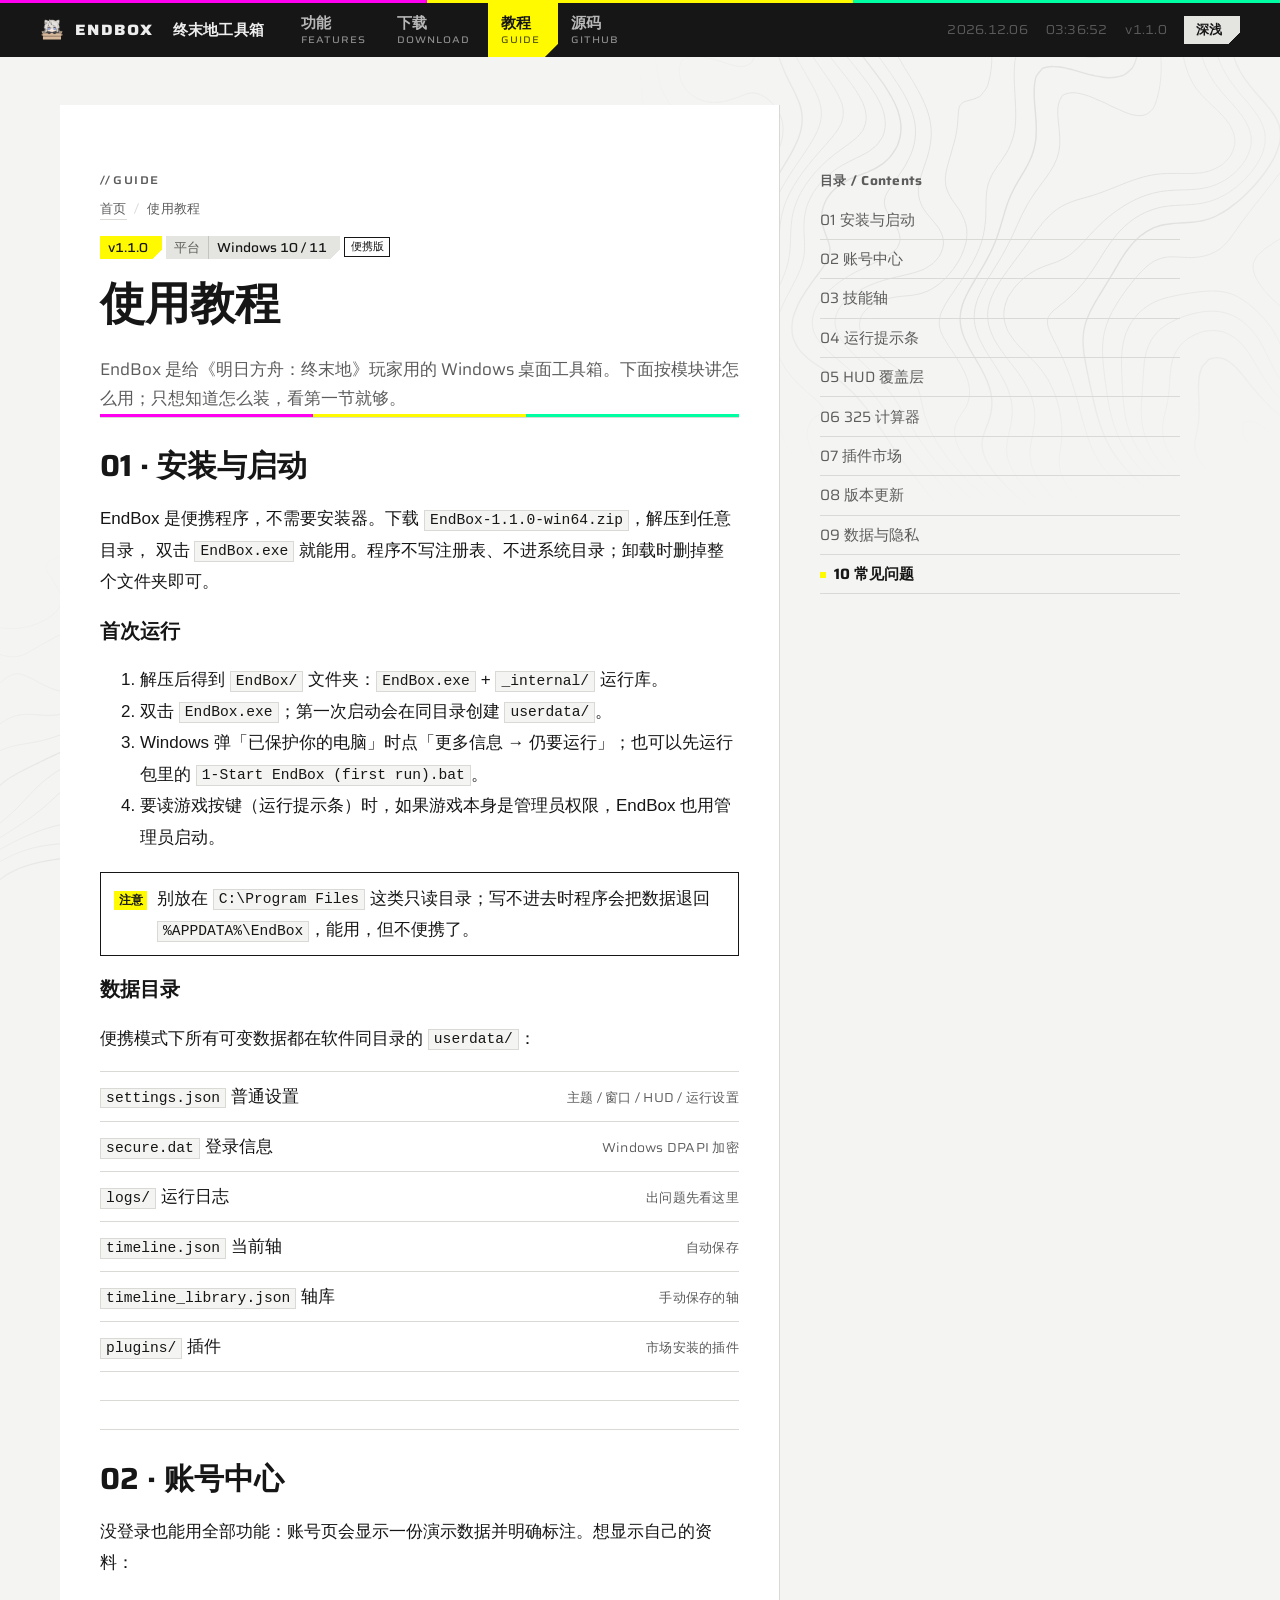
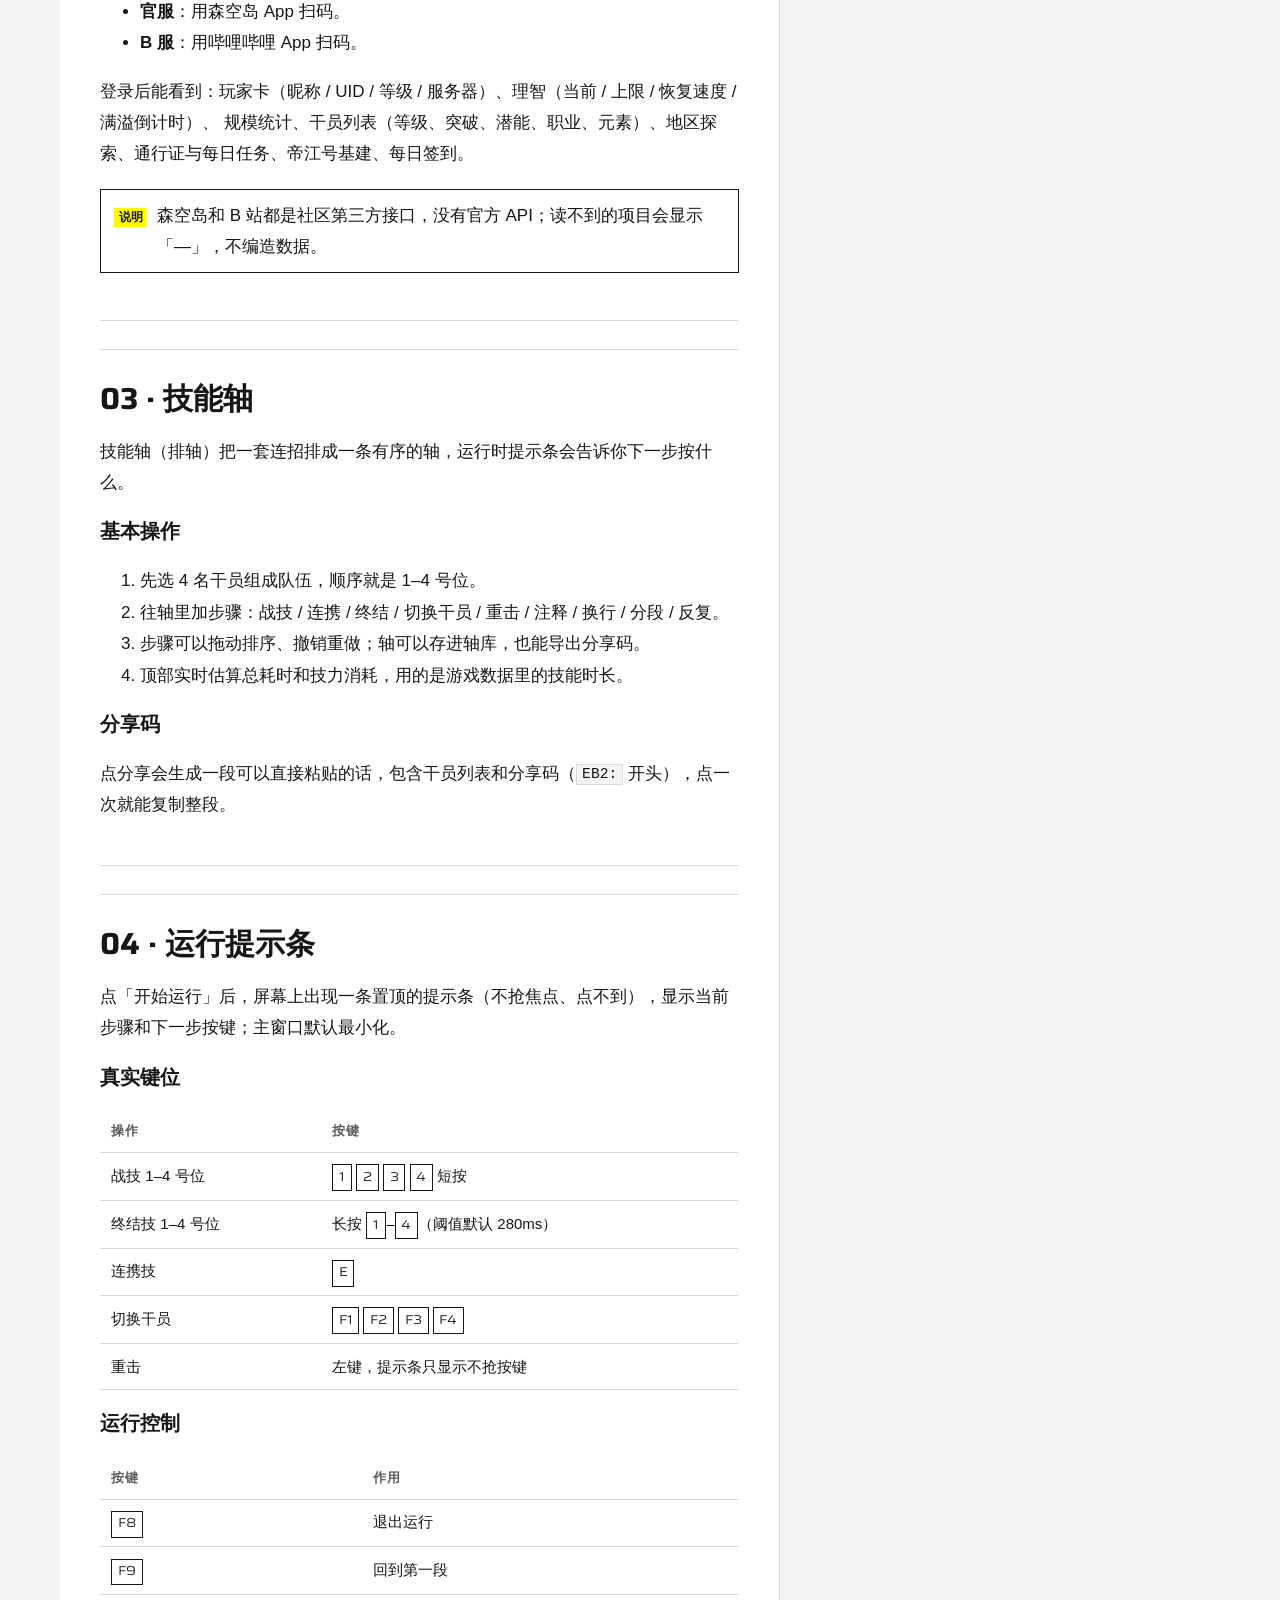
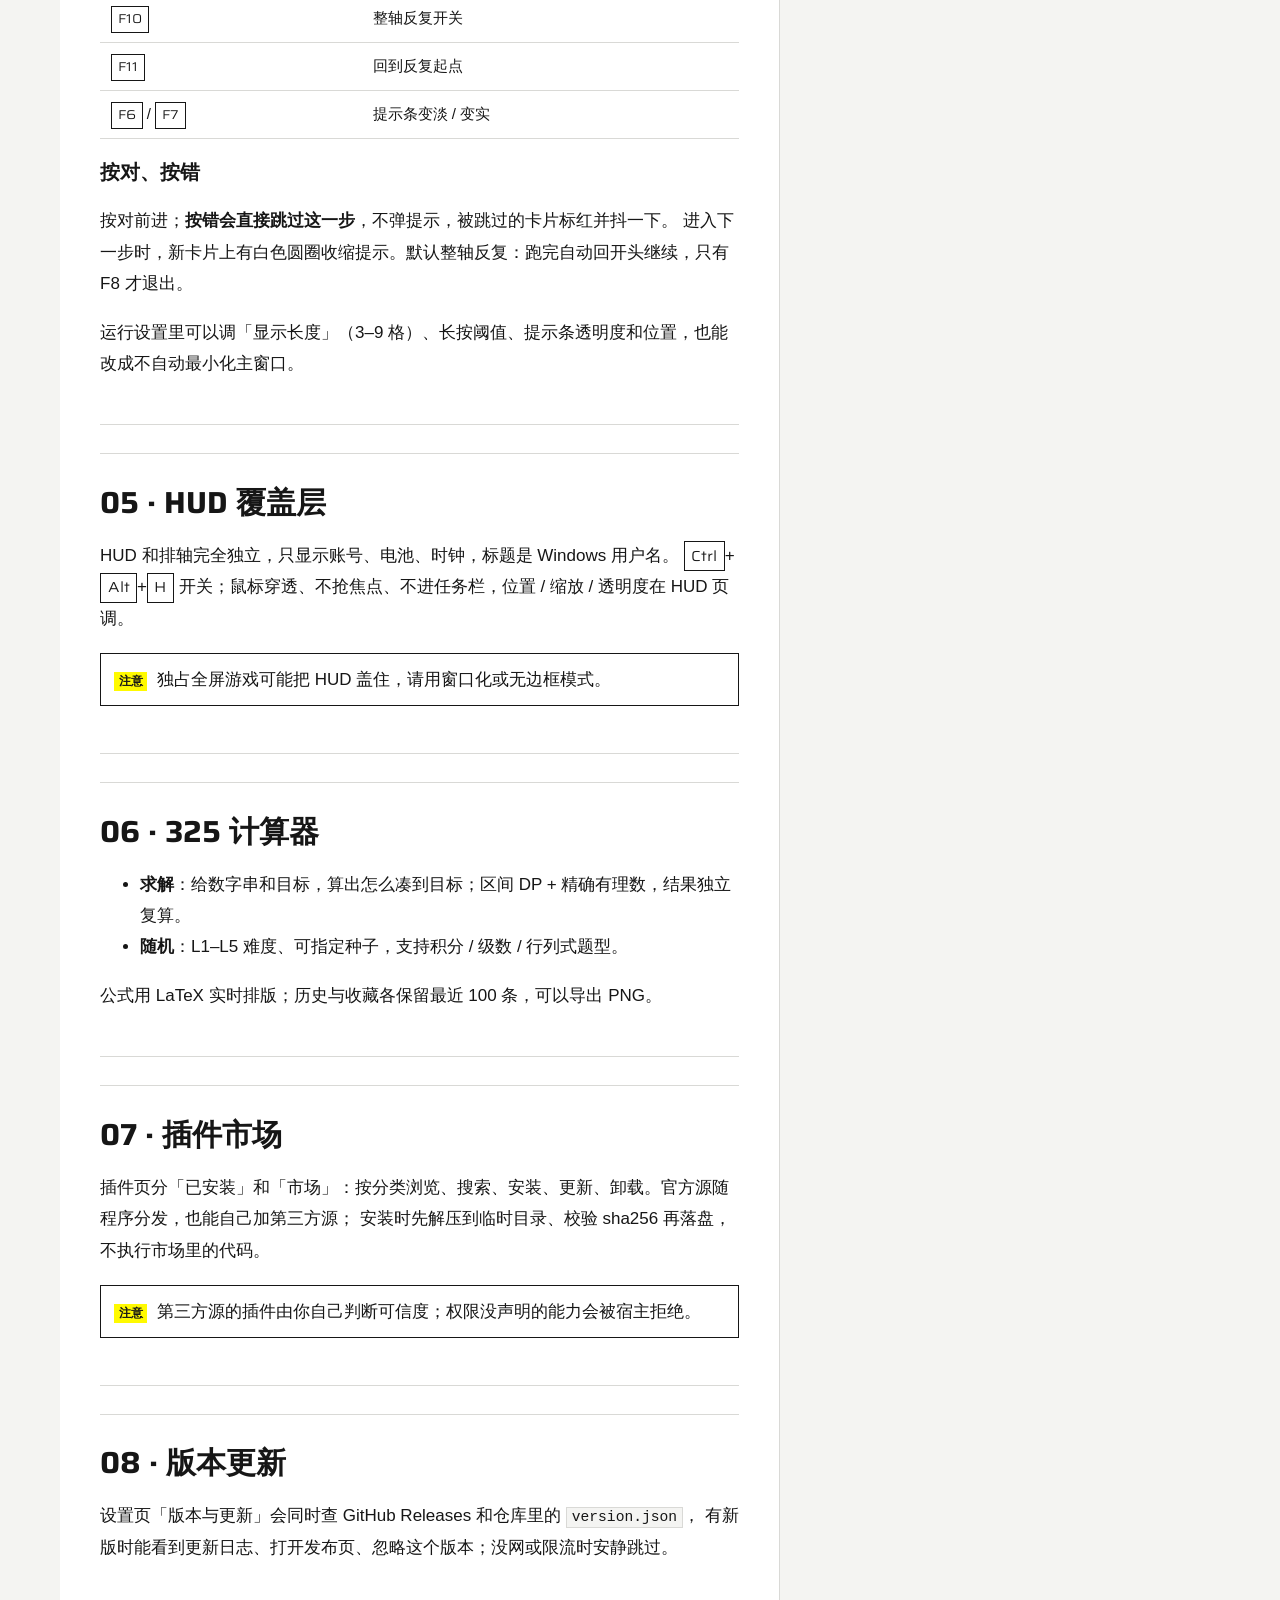
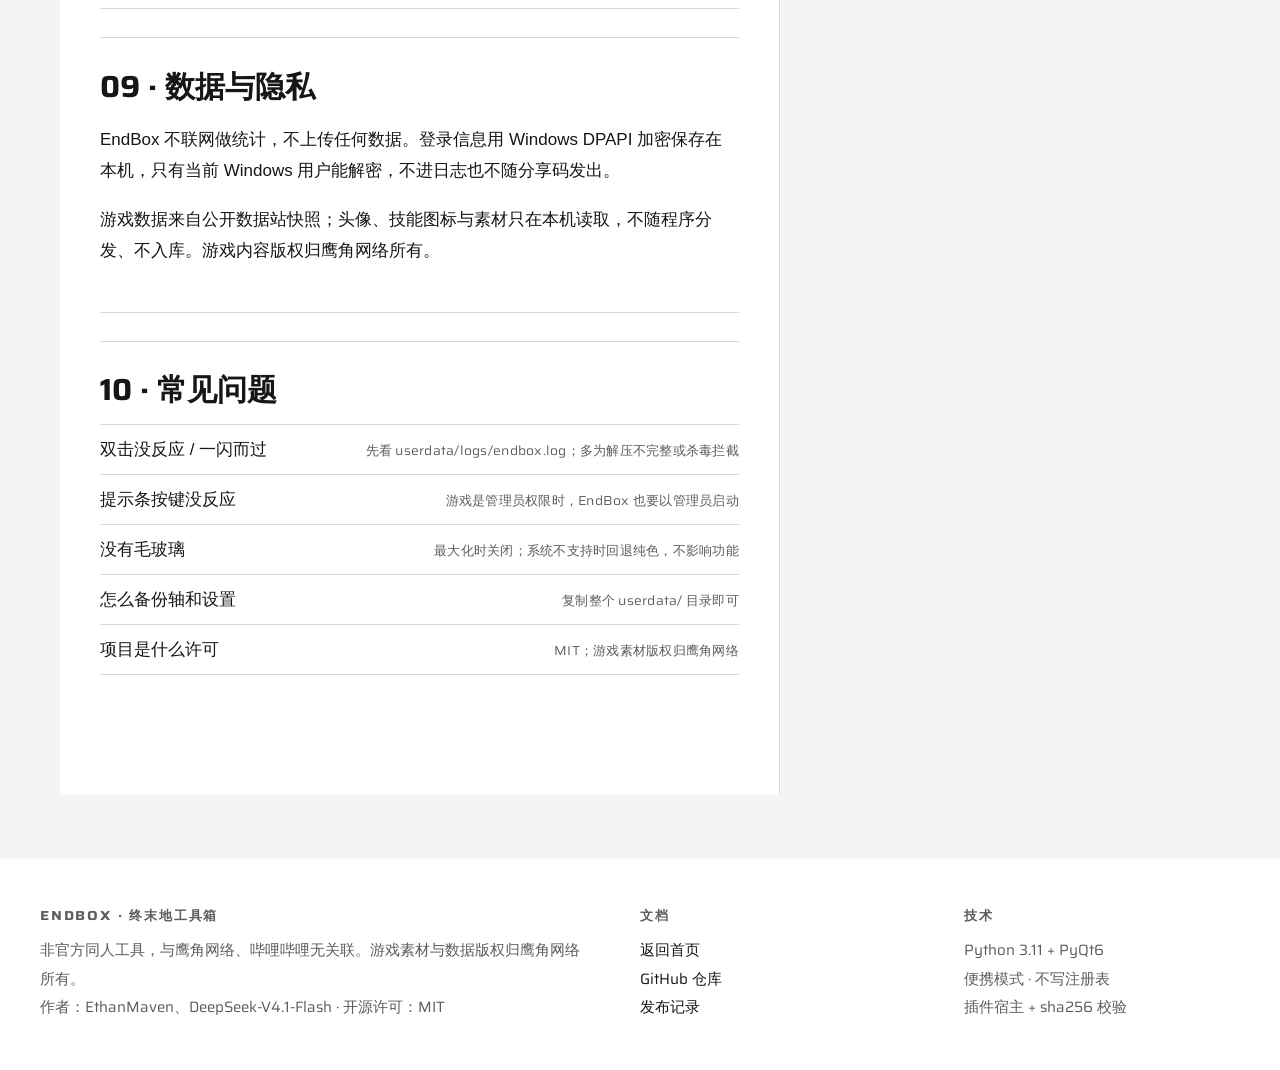
==== guide.html @ 20b2fcff "EndBox 官网：首页 + 使用教程（终末地风格静态站）" ====
<!doctype html>
<html
  lang="zh-CN"
  data-ef-accent="yellow"
  data-ef-paper="neutral"
  data-ef-cut="standard"
  data-ef-ground="contours"
  data-ef-density="standard"
  data-ef-motion="full"
>
  <head>
    <meta charset="utf-8" />
    <meta name="viewport" content="width=device-width, initial-scale=1" />
    <title>使用教程 · EndBox 终末地工具箱</title>
    <meta
      name="description"
      content="EndBox 使用教程：安装、账号中心、技能轴、运行提示条、HUD、325 计算器、插件市场、版本更新与常见问题。"
    />
    <link rel="icon" href="assets/img/endbox.png" />
    <script>
      try {
        const t = localStorage.getItem('theme');
        if (t) document.documentElement.dataset.theme = t;
      } catch {}
    </script>
    <script src="assets/variant.js"></script>
    <link rel="stylesheet" href="assets/endfield.css" />
    <link rel="stylesheet" href="assets/site.css" />
  </head>
  <body class="ef ef-contours">
    <div class="scroll-progress" aria-hidden="true"><i></i></div>
    <div class="ef-tri" aria-hidden="true"><i></i><i></i><i></i></div>

    <header class="ef-cmdbar">
      <a class="brand" href="index.html">
        <img src="assets/img/endbox.png" alt="" aria-hidden="true" />
        ENDBOX<span class="zh">终末地工具箱</span>
      </a>
      <nav aria-label="页面导航">
        <a href="index.html#features">功能<small>Features</small></a>
        <a href="index.html#download">下载<small>Download</small></a>
        <a href="guide.html" aria-current="page">教程<small>Guide</small></a>
        <a href="https://github.com/comreade-123/EndBox" rel="noopener">源码<small>GitHub</small></a>
      </nav>
      <div class="util">
        <span class="ef-field" data-clock-date>2026.11.15</span>
        <span class="ef-field" data-clock>--:--:--</span>
        <span class="ef-field" data-release-version>v1.1.0</span>
        <button class="ef-btn small" type="button" data-theme-toggle>深浅</button>
      </div>
    </header>

    <div class="guide">
      <div class="ef-spread">
        <article class="ef-sheet">
          <p class="ef-eyebrow slash">Guide</p>
          <p class="ef-crumb ef-field"><a href="index.html">首页</a><span>使用教程</span></p>
          <p class="ids">
            <span class="ef-tag is-current" data-release-version>v1.1.0</span>
            <span class="ef-kv"><span>平台</span><span>Windows 10 / 11</span></span>
            <span class="ef-state">便携版</span>
          </p>
          <h1 style="margin: 0.6rem 0 0.75rem; font-size: clamp(1.8rem, 4vw, 2.8rem)">使用教程</h1>
          <p class="ef-lede">
            EndBox 是给《明日方舟：终末地》玩家用的 Windows 桌面工具箱。下面按模块讲怎么用；只想知道怎么装，看第一节就够。
          </p>
          <div class="ef-tri" aria-hidden="true"><i></i><i></i><i></i></div>

          <div class="ef-prose" id="content">
            <section id="install">
              <h2>01 · 安装与启动</h2>
              <p>
                EndBox 是便携程序，不需要安装器。下载 <code>EndBox-1.1.0-win64.zip</code>，解压到任意目录，
                双击 <code>EndBox.exe</code> 就能用。程序不写注册表、不进系统目录；卸载时删掉整个文件夹即可。
              </p>
              <h3>首次运行</h3>
              <ol>
                <li>解压后得到 <code>EndBox/</code> 文件夹：<code>EndBox.exe</code> + <code>_internal/</code> 运行库。</li>
                <li>双击 <code>EndBox.exe</code>；第一次启动会在同目录创建 <code>userdata/</code>。</li>
                <li>Windows 弹「已保护你的电脑」时点「更多信息 → 仍要运行」；也可以先运行包里的 <code>1-Start EndBox (first run).bat</code>。</li>
                <li>要读游戏按键（运行提示条）时，如果游戏本身是管理员权限，EndBox 也用管理员启动。</li>
              </ol>
              <p class="ef-notice" data-flag="注意">
                <span>别放在 <code>C:\Program Files</code> 这类只读目录；写不进去时程序会把数据退回 <code>%APPDATA%\EndBox</code>，能用，但不便携了。</span>
              </p>
              <h3>数据目录</h3>
              <p>便携模式下所有可变数据都在软件同目录的 <code>userdata/</code>：</p>
              <ul class="ef-ledger">
                <li><span><code>settings.json</code> 普通设置</span><span class="ef-field">主题 / 窗口 / HUD / 运行设置</span></li>
                <li><span><code>secure.dat</code> 登录信息</span><span class="ef-field">Windows DPAPI 加密</span></li>
                <li><span><code>logs/</code> 运行日志</span><span class="ef-field">出问题先看这里</span></li>
                <li><span><code>timeline.json</code> 当前轴</span><span class="ef-field">自动保存</span></li>
                <li><span><code>timeline_library.json</code> 轴库</span><span class="ef-field">手动保存的轴</span></li>
                <li><span><code>plugins/</code> 插件</span><span class="ef-field">市场安装的插件</span></li>
              </ul>
            </section>

            <section id="account">
              <h2>02 · 账号中心</h2>
              <p>没登录也能用全部功能：账号页会显示一份演示数据并明确标注。想显示自己的资料：</p>
              <ul>
                <li><strong>官服</strong>：用森空岛 App 扫码。</li>
                <li><strong>B 服</strong>：用哔哩哔哩 App 扫码。</li>
              </ul>
              <p>
                登录后能看到：玩家卡（昵称 / UID / 等级 / 服务器）、理智（当前 / 上限 / 恢复速度 / 满溢倒计时）、
                规模统计、干员列表（等级、突破、潜能、职业、元素）、地区探索、通行证与每日任务、帝江号基建、每日签到。
              </p>
              <p class="ef-notice" data-flag="说明">
                <span>森空岛和 B 站都是社区第三方接口，没有官方 API；读不到的项目会显示「—」，不编造数据。</span>
              </p>
            </section>

            <section id="timeline">
              <h2>03 · 技能轴</h2>
              <p>技能轴（排轴）把一套连招排成一条有序的轴，运行时提示条会告诉你下一步按什么。</p>
              <h3>基本操作</h3>
              <ol>
                <li>先选 4 名干员组成队伍，顺序就是 1–4 号位。</li>
                <li>往轴里加步骤：战技 / 连携 / 终结 / 切换干员 / 重击 / 注释 / 换行 / 分段 / 反复。</li>
                <li>步骤可以拖动排序、撤销重做；轴可以存进轴库，也能导出分享码。</li>
                <li>顶部实时估算总耗时和技力消耗，用的是游戏数据里的技能时长。</li>
              </ol>
              <h3>分享码</h3>
              <p>点分享会生成一段可以直接粘贴的话，包含干员列表和分享码（<code>EB2:</code> 开头），点一次就能复制整段。</p>
            </section>

            <section id="runbar">
              <h2>04 · 运行提示条</h2>
              <p>点「开始运行」后，屏幕上出现一条置顶的提示条（不抢焦点、点不到），显示当前步骤和下一步按键；主窗口默认最小化。</p>
              <h3>真实键位</h3>
              <table>
                <thead><tr><th>操作</th><th>按键</th></tr></thead>
                <tbody>
                  <tr><td>战技 1–4 号位</td><td><kbd>1</kbd> <kbd>2</kbd> <kbd>3</kbd> <kbd>4</kbd> 短按</td></tr>
                  <tr><td>终结技 1–4 号位</td><td>长按 <kbd>1</kbd>–<kbd>4</kbd>（阈值默认 280ms）</td></tr>
                  <tr><td>连携技</td><td><kbd>E</kbd></td></tr>
                  <tr><td>切换干员</td><td><kbd>F1</kbd> <kbd>F2</kbd> <kbd>F3</kbd> <kbd>F4</kbd></td></tr>
                  <tr><td>重击</td><td>左键，提示条只显示不抢按键</td></tr>
                </tbody>
              </table>
              <h3>运行控制</h3>
              <table>
                <thead><tr><th>按键</th><th>作用</th></tr></thead>
                <tbody>
                  <tr><td><kbd>F8</kbd></td><td>退出运行</td></tr>
                  <tr><td><kbd>F9</kbd></td><td>回到第一段</td></tr>
                  <tr><td><kbd>F10</kbd></td><td>整轴反复开关</td></tr>
                  <tr><td><kbd>F11</kbd></td><td>回到反复起点</td></tr>
                  <tr><td><kbd>F6</kbd> / <kbd>F7</kbd></td><td>提示条变淡 / 变实</td></tr>
                </tbody>
              </table>
              <h3>按对、按错</h3>
              <p>
                按对前进；<strong>按错会直接跳过这一步</strong>，不弹提示，被跳过的卡片标红并抖一下。
                进入下一步时，新卡片上有白色圆圈收缩提示。默认整轴反复：跑完自动回开头继续，只有 F8 才退出。
              </p>
              <p>运行设置里可以调「显示长度」（3–9 格）、长按阈值、提示条透明度和位置，也能改成不自动最小化主窗口。</p>
            </section>

            <section id="hud">
              <h2>05 · HUD 覆盖层</h2>
              <p>
                HUD 和排轴完全独立，只显示账号、电池、时钟，标题是 Windows 用户名。
                <kbd>Ctrl</kbd>+<kbd>Alt</kbd>+<kbd>H</kbd> 开关；鼠标穿透、不抢焦点、不进任务栏，位置 / 缩放 / 透明度在 HUD 页调。
              </p>
              <p class="ef-notice" data-flag="注意"><span>独占全屏游戏可能把 HUD 盖住，请用窗口化或无边框模式。</span></p>
            </section>

            <section id="calc">
              <h2>06 · 325 计算器</h2>
              <ul>
                <li><strong>求解</strong>：给数字串和目标，算出怎么凑到目标；区间 DP + 精确有理数，结果独立复算。</li>
                <li><strong>随机</strong>：L1–L5 难度、可指定种子，支持积分 / 级数 / 行列式题型。</li>
              </ul>
              <p>公式用 LaTeX 实时排版；历史与收藏各保留最近 100 条，可以导出 PNG。</p>
            </section>

            <section id="plugins">
              <h2>07 · 插件市场</h2>
              <p>
                插件页分「已安装」和「市场」：按分类浏览、搜索、安装、更新、卸载。官方源随程序分发，也能自己加第三方源；
                安装时先解压到临时目录、校验 sha256 再落盘，不执行市场里的代码。
              </p>
              <p class="ef-notice" data-flag="注意"><span>第三方源的插件由你自己判断可信度；权限没声明的能力会被宿主拒绝。</span></p>
            </section>

            <section id="update">
              <h2>08 · 版本更新</h2>
              <p>
                设置页「版本与更新」会同时查 GitHub Releases 和仓库里的 <code>version.json</code>，
                有新版时能看到更新日志、打开发布页、忽略这个版本；没网或限流时安静跳过。
              </p>
            </section>

            <section id="data">
              <h2>09 · 数据与隐私</h2>
              <p>
                EndBox 不联网做统计，不上传任何数据。登录信息用 Windows DPAPI 加密保存在本机，只有当前 Windows 用户能解密，不进日志也不随分享码发出。
              </p>
              <p>游戏数据来自公开数据站快照；头像、技能图标与素材只在本机读取，不随程序分发、不入库。游戏内容版权归鹰角网络所有。</p>
            </section>

            <section id="faq">
              <h2>10 · 常见问题</h2>
              <ul class="ef-ledger">
                <li><span>双击没反应 / 一闪而过</span><span class="ef-field">先看 userdata/logs/endbox.log；多为解压不完整或杀毒拦截</span></li>
                <li><span>提示条按键没反应</span><span class="ef-field">游戏是管理员权限时，EndBox 也要以管理员启动</span></li>
                <li><span>没有毛玻璃</span><span class="ef-field">最大化时关闭；系统不支持时回退纯色，不影响功能</span></li>
                <li><span>怎么备份轴和设置</span><span class="ef-field">复制整个 userdata/ 目录即可</span></li>
                <li><span>项目是什么许可</span><span class="ef-field">MIT；游戏素材版权归鹰角网络</span></li>
              </ul>
            </section>
          </div>
        </article>

        <aside class="ef-margin" aria-label="目录">
          <div class="toc">
            <h2 class="ef-field">目录 / Contents</h2>
            <ol>
              <li><a href="#install">01 安装与启动</a></li>
              <li><a href="#account">02 账号中心</a></li>
              <li><a href="#timeline">03 技能轴</a></li>
              <li><a href="#runbar">04 运行提示条</a></li>
              <li><a href="#hud">05 HUD 覆盖层</a></li>
              <li><a href="#calc">06 325 计算器</a></li>
              <li><a href="#plugins">07 插件市场</a></li>
              <li><a href="#update">08 版本更新</a></li>
              <li><a href="#data">09 数据与隐私</a></li>
              <li><a href="#faq">10 常见问题</a></li>
            </ol>
          </div>
        </aside>
      </div>
    </div>

    <footer class="site">
      <div>
        <h2>EndBox · 终末地工具箱</h2>
        <p>非官方同人工具，与鹰角网络、哔哩哔哩无关联。游戏素材与数据版权归鹰角网络所有。</p>
        <p>作者：EthanMaven、DeepSeek-V4.1-Flash · 开源许可：MIT</p>
      </div>
      <div>
        <h2>文档</h2>
        <ul>
          <li><a href="index.html">返回首页</a></li>
          <li><a href="https://github.com/comreade-123/EndBox" rel="noopener">GitHub 仓库</a></li>
          <li><a href="https://github.com/comreade-123/EndBox/releases" rel="noopener">发布记录</a></li>
        </ul>
      </div>
      <div>
        <h2>技术</h2>
        <ul>
          <li>Python 3.11 + PyQt6</li>
          <li>便携模式 · 不写注册表</li>
          <li>插件宿主 + sha256 校验</li>
        </ul>
      </div>
    </footer>

    <script type="module">
      import { wireTheme, wireReadouts } from './assets/fx.js';
      import { wireRelease } from './assets/release.js';
      import { wireSiteFx } from './assets/site-fx.js';
      wireTheme();
      wireReadouts(document);
      wireRelease();
      wireSiteFx();

      const links = [...document.querySelectorAll('.guide .toc a[href^="#"]')];
      const sections = links
        .map((a) => document.querySelector(a.getAttribute('href')))
        .filter(Boolean);
      const setCurrent = (id) => {
        links.forEach((a) => {
          if (a.getAttribute('href') === '#' + id) a.setAttribute('aria-current', 'true');
          else a.removeAttribute('aria-current');
        });
      };
      const io = new IntersectionObserver(
        (entries) => {
          const visible = entries
            .filter((e) => e.isIntersecting)
            .sort((a, b) => a.boundingClientRect.top - b.boundingClientRect.top)[0];
          if (visible) setCurrent(visible.target.id);
        },
        { rootMargin: '-20% 0px -70% 0px', threshold: 0 }
      );
      sections.forEach((s) => io.observe(s));
    </script>
  </body>
</html>
---- assets/endfield.css ----
/* ==========================================================================
   endfield.css: an "Endfield-flavoured" interface kit
   --------------------------------------------------------------------------
   Framework-free. Every class starts with ef- so it can sit beside anything.
   Light by default; dark with <html data-theme="dark">, or follows the system
   when <html> has no data-theme at all.

   Read ../SKILL.md first. In short:
     - paper, ink and one yellow; yellow means "here" or "you can act on this"
     - cut corners on whatever can be pressed; hairlines, not boxes
     - real fields (numbers, dates, counts) in the wide face, tabular figures
     - motion is short, hard and mechanical, and switches off under
       prefers-reduced-motion

   Fonts are not loaded here. Self-host them (see references/tokens.md):
     a wide geometric sans for Latin and figures (Saira, variable width and
     weight) and a heavy-capable Chinese sans (Noto Sans SC / 思源黑体).
   ========================================================================== */

/* ---------- 1. tokens ---------- */

:root {
  --ef-paper: #f4f4f2; /* the page */
  --ef-panel: #ffffff; /* sheets, plates, inputs */
  --ef-ink: #161616; /* text and every line that matters */
  --ef-ink-2: #5c5c5c; /* secondary text, field labels */
  --ef-rule: #d9d9d6; /* 1px hairlines */
  --ef-chip: #e4e4e0; /* quiet fills: chips, idle buttons */
  --ef-signal: #fffa00; /* THE yellow: "here" / "act on this" / "look at this" */
  --ef-on-signal: #161616; /* text on yellow, in both themes */
  --ef-trace: var(--ef-ink); /* a line that means "here": ink by day, yellow by night */
  --ef-tag-bg: var(--ef-ink); /* number tags */
  --ef-tag-fg: var(--ef-panel);
  --ef-danger: #b3261e; /* deleting things. Nothing else. */
  --ef-tri-a: #ff00f0; /* the three-colour strip: magenta, yellow, mint */
  --ef-tri-b: var(--ef-signal);
  --ef-tri-c: #00ffa2;
  --ef-mark: color-mix(in srgb, var(--ef-signal) 55%, transparent); /* highlighter */
  --ef-contour: color-mix(in srgb, var(--ef-ink) 9%, transparent);
  --ef-hatch: repeating-linear-gradient(-45deg, transparent 0 5px, color-mix(in srgb, var(--ef-ink) 22%, transparent) 5px 6.5px);

  /* type. Endfield pairs a wide, geometric Latin face (labels, figures, often
     upper case) with a plain Chinese sans in several weights. Saira stands in
     for the Latin side: its width axis goes up to 125%. */
  --ef-font-ui: 'Saira Variable', 'Saira', 'Noto Sans SC Variable', 'Noto Sans SC', sans-serif;
  /* what people read: the same Chinese sans, lighter and with more leading */
  --ef-font-text: 'Noto Sans SC Variable', 'Noto Sans SC', sans-serif;
  /* code only */
  --ef-font-mono: ui-monospace, 'SFMono-Regular', 'Cascadia Code', Consolas, monospace;
  /* how wide the Latin face is set: fields a little wide, labels and the
     wordmark fully wide, like the official site's wide capitals */
  --ef-wide: 112%;
  --ef-wider: 125%;

  --ef-t-h1: 2.5rem;
  --ef-t-title: 1.875rem;
  --ef-t-h2: 1.375rem;
  --ef-t-body: 1.0625rem;
  --ef-t-ui: 0.9375rem;
  --ef-t-field: 0.8125rem;

  --ef-measure: 40rem; /* a reading line, about 38 Chinese characters */
  --ef-pad: clamp(1rem, 4vw, 2.5rem);
  --ef-cut-k: 1; /* every corner cut scales with this (variant: tight 0.6, wide 1.6) */
  --ef-cut: calc(7px * var(--ef-cut-k)); /* the corner cut off small entrances */

  --ef-ease: cubic-bezier(0.2, 0.7, 0.1, 1);
  --ef-snap: cubic-bezier(0.16, 1, 0.3, 1); /* arrives fast, settles */
  --ef-mech: cubic-bezier(0.7, 0, 0.2, 1); /* starts slow, closes hard, like a shutter */

  color-scheme: light;
}

:root[data-theme='dark'] {
  --ef-paper: #191919;
  --ef-panel: #222222;
  --ef-ink: #ededed;
  --ef-ink-2: #a3a3a3;
  --ef-rule: #353535;
  --ef-chip: #2e2e2e;
  --ef-trace: var(--ef-signal);
  --ef-tag-bg: #3a3a3a;
  --ef-tag-fg: var(--ef-ink);
  --ef-danger: #ff8a7a;
  --ef-mark: color-mix(in srgb, var(--ef-signal) 22%, transparent);
  color-scheme: dark;
}

@media (prefers-color-scheme: dark) {
  :root:not([data-theme]) {
    --ef-paper: #191919;
    --ef-panel: #222222;
    --ef-ink: #ededed;
    --ef-ink-2: #a3a3a3;
    --ef-rule: #353535;
    --ef-chip: #2e2e2e;
    --ef-trace: var(--ef-signal);
    --ef-tag-bg: #3a3a3a;
    --ef-tag-fg: var(--ef-ink);
    --ef-danger: #ff8a7a;
    --ef-mark: color-mix(in srgb, var(--ef-signal) 22%, transparent);
    color-scheme: dark;
  }
}

/* ---------- 2. base ---------- */

.ef,
.ef *,
.ef *::before,
.ef *::after {
  box-sizing: border-box;
}

.ef {
  margin: 0;
  min-height: 100dvh;
  background: var(--ef-paper);
  color: var(--ef-ink);
  font-family: var(--ef-font-ui);
  font-size: var(--ef-t-ui);
  line-height: 1.6;
  -webkit-font-smoothing: antialiased;
  overflow-x: clip;
}

.ef a {
  color: inherit;
  text-decoration: none;
}

.ef :is(a, button, summary, label[for]) {
  cursor: pointer;
}

.ef ::selection {
  background: var(--ef-signal);
  color: var(--ef-on-signal);
}

.ef :focus-visible {
  outline: 2px solid currentColor;
  outline-offset: 2px;
}

.ef :is(h1, h2, h3, h4) {
  line-height: 1.35;
  text-wrap: balance;
}

/* Reading text: plain sans, regular weight, generous leading. */
.ef-read {
  font-family: var(--ef-font-text);
  font-weight: 400;
}

/* Two faint patches of open, flowing contour lines: upper right, lower left.
   Put .ef-contours on <body> and keep the two SVGs next to this file. */
.ef-contours::before {
  content: '';
  position: fixed;
  inset: 0;
  z-index: -1;
  pointer-events: none;
  background: var(--ef-contour);
  -webkit-mask:
    url('./contours/contour-a.svg') right -9rem top -7rem / 52rem auto no-repeat,
    url('./contours/contour-b.svg') left -6rem bottom -14rem / 40rem auto no-repeat;
  mask:
    url('./contours/contour-a.svg') right -9rem top -7rem / 52rem auto no-repeat,
    url('./contours/contour-b.svg') left -6rem bottom -14rem / 40rem auto no-repeat;
}

@media (max-width: 719px) {
  .ef-contours::before {
    -webkit-mask: url('./contours/contour-a.svg') right -12rem top -4rem / 34rem auto no-repeat;
    mask: url('./contours/contour-a.svg') right -12rem top -4rem / 34rem auto no-repeat;
  }
}

/* ---------- 3. marks that carry meaning ---------- */

/* The three-colour strip: the top edge of a page, or under an article title. Nowhere else. */
.ef-tri {
  display: grid;
  grid-template-columns: repeat(3, 1fr);
  height: 3px;
}
.ef-tri > i:nth-child(1) {
  background: var(--ef-tri-a);
}
.ef-tri > i:nth-child(2) {
  background: var(--ef-tri-b);
}
.ef-tri > i:nth-child(3) {
  background: var(--ef-tri-c);
}

/* A field of a record: number, date, count, path. Wide, geometric, tabular. */
.ef-field {
  font-family: var(--ef-font-ui);
  font-size: var(--ef-t-field);
  font-stretch: var(--ef-wide);
  line-height: 1.5;
  letter-spacing: 0.02em;
  color: var(--ef-ink-2);
  font-variant-numeric: tabular-nums;
}

/* A small, wide, upper-case label above or beside a heading: "// OVERVIEW".
   Add .slash for the double-slash prefix the game puts on titles. */
.ef-eyebrow {
  font-family: var(--ef-font-ui);
  font-size: 0.7rem;
  font-stretch: var(--ef-wider);
  font-weight: 600;
  letter-spacing: 0.14em;
  line-height: 1.4;
  text-transform: uppercase;
  color: var(--ef-ink-2);
}
.ef-eyebrow.slash::before {
  content: '// ';
  letter-spacing: 0;
}

/* English small and wide above, Chinese heavy below: LORE / 世界观资料. */
.ef-pair {
  display: inline-flex;
  flex-direction: column;
  gap: 0.15rem;
  line-height: 1.15;
}
.ef-pair > :last-child {
  font-weight: 800;
}

/* Fields in a row, divided by hairlines; a wrapped line starts clean. */
.ef-facts {
  display: flex;
  flex-wrap: wrap;
  gap: 0.35rem 0;
  margin: 0;
  padding: 0;
  list-style: none;
  clip-path: inset(-6px -100vw -6px 0);
}
.ef-facts > * {
  margin: 0 calc(0.75rem + 1px) 0 calc(-0.75rem - 1px);
  padding: 0 0.75rem;
  border-left: 1px solid var(--ef-rule);
}

/* Small entrances with one corner cut: number tag, key/value block, chip.
   The cut is painted in the background so the focus ring stays whole. */
.ef-tag,
.ef-kv,
.ef-chip {
  --fill: var(--ef-chip);
  display: inline-flex;
  align-items: center;
  font-family: var(--ef-font-ui);
  font-size: var(--ef-t-field);
  font-stretch: var(--ef-wide);
  font-weight: 500;
  line-height: 1.5;
  white-space: nowrap;
  font-variant-numeric: tabular-nums;
  color: var(--ef-ink);
  background: linear-gradient(-45deg, transparent calc(var(--ef-cut) - 0.5px), var(--fill) var(--ef-cut));
  border: 0;
}

.ef-tag {
  --fill: var(--ef-tag-bg);
  /* the right padding grows with the cut, so the text keeps clear of it */
  padding: 0.1rem calc(0.45rem + var(--ef-cut)) 0.1rem 0.5rem;
  color: var(--ef-tag-fg);
}

.ef-chip {
  gap: 0.35em;
  padding: 0.15rem calc(0.5rem + var(--ef-cut)) 0.15rem 0.55rem;
}

.ef-chip .n {
  color: var(--ef-ink-2);
}

.ef-kv > * {
  padding: 0.1rem 0.5rem;
}
.ef-kv > :first-child {
  color: var(--ef-ink-2);
  border-right: 1px solid color-mix(in srgb, var(--ef-ink) 16%, transparent);
}
.ef-kv > :last-child {
  padding-right: 0.8rem;
}

/* "Here", or "this one is on": the yellow fill. */
.ef-tag.is-current,
a.ef-tag:hover,
a.ef-kv:hover,
a.ef-chip:hover,
button.ef-chip:hover,
.ef-chip[aria-pressed='true'],
.ef-chip.is-active {
  --fill: var(--ef-signal);
  color: var(--ef-on-signal);
}
a.ef-kv:hover > :first-child,
.ef-chip.is-active .n,
.ef-chip[aria-pressed='true'] .n {
  color: var(--ef-on-signal);
}

/* A highlighter stroke under one line that says what this is. */
.ef-marker {
  padding: 0.1em 0.45em;
  background: linear-gradient(var(--ef-signal), var(--ef-signal)) left / 100% 100% no-repeat;
  color: var(--ef-on-signal);
  font-weight: 800;
  -webkit-box-decoration-break: clone;
  box-decoration-break: clone;
}

/* A state: live is solid ink, waiting is dashed, needs-a-look is a yellow block. */
.ef-state {
  display: inline-block;
  padding: 0 0.5em;
  border: 1px solid currentColor;
  font-family: var(--ef-font-ui);
  font-stretch: var(--ef-wide);
  font-size: 0.7rem;
  line-height: 1.6;
  white-space: nowrap;
  vertical-align: 0.15em;
}
.ef-state.is-draft {
  color: var(--ef-ink-2);
  border-style: dashed;
}
.ef-state.is-hidden {
  border-style: dashed;
}
.ef-state.is-alert {
  border-color: var(--ef-signal);
  background: var(--ef-signal);
  color: var(--ef-on-signal);
  font-weight: 700;
}

/* Something needs reading: a yellow flag before the words. Red is not used. */
.ef-notice {
  display: flex;
  align-items: baseline;
  gap: 0.6rem;
  margin: 0;
  padding: 0.6rem 0.8rem;
  border: 1px solid var(--ef-ink);
  background: var(--ef-panel);
}
.ef-notice::before {
  content: attr(data-flag);
  flex: none;
  padding: 0 0.4em;
  background: var(--ef-signal);
  color: var(--ef-on-signal);
  font-size: 0.75rem;
  font-weight: 700;
  line-height: 1.6;
}
.ef-notice:not([data-flag])::before {
  content: '注意';
}
.ef-notice:is([hidden], :empty) {
  display: none;
}

/* ---------- 4. buttons ---------- */

/* A block with one corner cut. Pointing at it drives yellow across from the
   left behind a bright edge. The cut is a mask, so the focus ring sits inside. */
.ef-btn {
  --fill: var(--ef-chip);
  --wipe: var(--ef-signal);
  position: relative;
  isolation: isolate;
  display: inline-flex;
  align-items: center;
  gap: 0.6em;
  padding: 0.55rem 1.5rem 0.55rem 1rem;
  border: 0;
  background: var(--fill);
  -webkit-mask: linear-gradient(-45deg, transparent calc(0.5rem * var(--ef-cut-k)), #000 calc(0.5rem * var(--ef-cut-k) + 0.5px));
  mask: linear-gradient(-45deg, transparent calc(0.5rem * var(--ef-cut-k)), #000 calc(0.5rem * var(--ef-cut-k) + 0.5px));
  color: var(--ef-ink);
  font-family: var(--ef-font-ui);
  font-size: 0.9rem;
  font-weight: 700;
  line-height: 1.4;
  white-space: nowrap;
  cursor: pointer;
  transition:
    color 0.12s 0.06s,
    transform 0.1s;
}
.ef-btn:focus-visible {
  outline-offset: -4px;
}
.ef-btn.go {
  --fill: var(--ef-ink);
  color: var(--ef-panel);
}
.ef-btn.small {
  padding: 0.3rem 1.1rem 0.3rem 0.75rem;
  font-size: 0.8rem;
}
.ef-btn.danger {
  --wipe: var(--ef-danger);
  color: var(--ef-danger);
}
.ef-btn .sub {
  font-weight: 400;
  opacity: 0.75;
}

.ef-btn::before,
.ef-btn::after {
  content: '';
  position: absolute;
  inset: 0;
  z-index: -1;
  transform: translateX(-101%);
  transition: transform 0.28s var(--ef-mech);
}
.ef-btn::before {
  background: var(--wipe);
}
.ef-btn::after {
  z-index: 0;
  background: linear-gradient(var(--ef-on-signal), var(--ef-on-signal)) left / 3px 100% no-repeat;
  opacity: 0;
}
.ef-btn:is(:hover, :focus-visible):not(:disabled),
:is(a, .ef-host):is(:hover, :focus-visible) span.ef-btn {
  color: var(--ef-on-signal);
}
.ef-btn.danger:is(:hover, :focus-visible):not(:disabled) {
  color: var(--ef-panel);
}
.ef-btn:is(:hover, :focus-visible):not(:disabled)::before,
:is(a, .ef-host):is(:hover, :focus-visible) span.ef-btn::before {
  transform: none;
}
.ef-btn:hover:not(:disabled)::after,
:is(a, .ef-host):hover span.ef-btn::after {
  animation: ef-edge 0.3s var(--ef-mech);
}
/* (a <span class="ef-btn"> inside a bigger link wipes when the link is pointed at) */
.ef-btn:active:not(:disabled) {
  transform: translateY(1px) scale(0.985);
}
/* Off: it cannot be pressed now. */
.ef-btn:disabled {
  opacity: 0.5;
  cursor: not-allowed;
}
/* Busy: pressed and still working (saving, sending). Hatched, and it waits. */
.ef-btn[aria-busy='true'] {
  background: var(--ef-hatch), var(--fill);
  cursor: progress;
  pointer-events: none;
}
/* Touch screens have no pointing, so "act on this" shows at rest: the main
   action is yellow, and pressing does the wipe that hovering does elsewhere. */
@media (hover: none) {
  .ef-btn.go {
    --fill: var(--ef-signal);
    --wipe: color-mix(in srgb, var(--ef-signal), #000 12%);
    color: var(--ef-on-signal);
  }
  .ef-btn:active:not(:disabled) {
    color: var(--ef-on-signal);
  }
  .ef-btn.danger:active:not(:disabled) {
    color: var(--ef-panel);
  }
  .ef-btn:active:not(:disabled)::before {
    transform: none;
    transition-duration: 0.1s;
  }
  /* 16px keeps iOS from zooming into a focused field */
  .ef-form :is(input, select, textarea) {
    font-size: 1rem;
  }
}

@keyframes ef-edge {
  0% {
    transform: none;
    opacity: 1;
  }
  90% {
    opacity: 1;
  }
  100% {
    transform: translateX(100%);
    opacity: 0;
  }
}

.ef-actions {
  display: flex;
  flex-wrap: wrap;
  gap: 0.6rem;
  margin: 0;
}

/* ---------- 5. lists ---------- */

/* Records: one row each, columns are real fields (tag, date, name, count).
   Pointing at a row drops a bar down its left edge and steps it in. */
.ef-records {
  margin: 0;
  padding: 0;
  list-style: none;
  border-top: 1px solid var(--ef-rule);
}
.ef-records > li {
  border-bottom: 1px solid var(--ef-rule);
}
.ef-records a.ef-record,
.ef-records .ef-record {
  position: relative;
  display: grid;
  grid-template-columns: auto auto minmax(0, 1fr) auto;
  gap: 0 1rem;
  align-items: baseline;
  padding: 0.7rem 0.6rem;
  transition: background-color 0.15s;
}
.ef-record::before {
  content: '';
  position: absolute;
  inset: 0 auto 0 0;
  width: 4px;
  background: var(--ef-trace);
  transform: scaleY(0);
  transform-origin: top;
  transition: transform 0.2s var(--ef-snap);
}
.ef-record > * {
  transition: transform 0.25s var(--ef-snap);
}
a.ef-record:is(:hover, :focus-visible) {
  background: var(--ef-paper);
}
a.ef-record:is(:hover, :focus-visible)::before {
  transform: none;
}
a.ef-record:is(:hover, :focus-visible) > * {
  transform: translateX(6px);
}
.ef-record .name {
  font-size: var(--ef-t-body);
  line-height: 1.5;
}
@media (max-width: 719px) {
  .ef-records .ef-record {
    grid-template-columns: auto minmax(0, 1fr) auto;
    row-gap: 0.25rem;
  }
  .ef-record .name {
    grid-column: 1 / -1;
    grid-row: 2;
  }
  .ef-record .ef-tag {
    justify-self: start;
  }
  /* the count stays on the first line, at the right */
  .ef-record > .ef-field:last-child {
    grid-column: -2;
    grid-row: 1;
    justify-self: end;
  }
}

/* A column of label / figure pairs, for a margin or a panel. */
.ef-ledger {
  margin: 0;
  padding: 0;
  list-style: none;
  border-top: 1px solid var(--ef-rule);
}
.ef-ledger > li {
  display: flex;
  align-items: baseline;
  justify-content: space-between;
  gap: 1rem;
  padding: 0.55rem 0;
  border-bottom: 1px solid var(--ef-rule);
}
.ef-ledger .warn {
  padding: 0 0.4em;
  background: var(--ef-signal);
  color: var(--ef-on-signal);
  font-weight: 700;
}

/* ---------- 6. the reading page: a white sheet and a margin ---------- */

.ef-spread {
  display: grid;
  grid-template-columns: minmax(0, calc(var(--ef-measure) + var(--ef-pad) * 2)) minmax(0, 1fr);
  min-height: 100%;
}
.ef-sheet {
  min-width: 0;
  padding: clamp(2rem, 5vw, 3.5rem) var(--ef-pad) 4rem;
  background: var(--ef-panel);
  border-right: 1px solid var(--ef-rule);
}
.ef-margin {
  min-width: 0;
  padding: clamp(2rem, 5vw, 3.5rem) var(--ef-pad) 3rem;
}
@media (max-width: 959px) {
  .ef-spread {
    grid-template-columns: minmax(0, 1fr);
  }
  .ef-sheet {
    border-right: 0;
    border-bottom: 1px solid var(--ef-rule);
  }
}

/* A page's name with its count, ruled off in ink. */
.ef-sheet-head {
  display: flex;
  flex-wrap: wrap;
  align-items: baseline;
  justify-content: space-between;
  gap: 0.25rem 1rem;
  padding-bottom: 1.5rem;
  border-bottom: 1px solid var(--ef-ink);
}
.ef-sheet-head h1 {
  margin: 0;
  font-size: var(--ef-t-h1);
  font-weight: 700;
  line-height: 1.25;
}
.ef-sheet-head p {
  margin: 0;
}

.ef-crumb {
  display: flex;
  flex-wrap: wrap;
  gap: 0 0.6em;
  margin: 0 0 0.75rem;
}
.ef-crumb a {
  border-bottom: 1px solid var(--ef-rule);
}
.ef-crumb > * + *::before {
  content: '/';
  margin-right: 0.6em;
  color: var(--ef-rule);
}

.ef-lede {
  max-width: var(--ef-measure);
  margin: 1.25rem 0 0;
  font-size: var(--ef-t-body);
  line-height: 1.75;
  color: var(--ef-ink-2);
}

.ef-group-head {
  display: flex;
  align-items: baseline;
  justify-content: space-between;
  gap: 1rem;
  margin: 2.5rem 0 0;
  padding-bottom: 0.5rem;
  border-bottom: 1px solid var(--ef-ink);
  font-size: var(--ef-t-h2);
  font-weight: 700;
}
.ef-group-head + .ef-records,
.ef-sheet-head + .ef-records {
  border-top: 0;
}

.ef-empty {
  max-width: 30rem;
  margin: 1.5rem 0 0;
  line-height: 1.75;
  color: var(--ef-ink-2);
}

/* Reading prose: plain Chinese sans, regular weight, generous leading; a link is ink over a yellow block
   (a yellow line on dark, where the block would swallow light text). */
.ef-prose {
  max-width: var(--ef-measure);
  font-family: var(--ef-font-text);
  font-size: var(--ef-t-body);
  line-height: 1.85;
}
.ef-prose :is(h2, h3) {
  font-family: var(--ef-font-ui);
}
.ef-prose a {
  text-decoration: underline;
  text-decoration-color: var(--ef-signal);
  text-decoration-thickness: 0.4em;
  text-underline-offset: -0.18em;
  text-decoration-skip-ink: none;
}
:root[data-theme='dark'] .ef-prose a {
  text-decoration-thickness: 1.5px;
  text-underline-offset: 0.25em;
}
@media (prefers-color-scheme: dark) {
  :root:not([data-theme]) .ef-prose a {
    text-decoration-thickness: 1.5px;
    text-underline-offset: 0.25em;
  }
}
.ef-prose strong {
  font-weight: 700;
}
.ef-prose h2 {
  font-size: var(--ef-t-h2);
  font-weight: 700;
  margin: 2.4em 0 0.8em;
  padding-top: 0.9em;
  border-top: 1px solid var(--ef-rule);
}
.ef-prose blockquote {
  margin: 1.2em 0;
  padding-left: 1.2em;
  border-left: 3px solid var(--ef-ink);
  color: var(--ef-ink-2);
}
.ef-prose code {
  font-family: var(--ef-font-mono);
  font-size: 0.86em;
  padding: 0.1em 0.35em;
  border: 1px solid var(--ef-rule);
  background: var(--ef-paper);
}

/* ---------- 7. the showcase voice ---------- */

/* The name, as heavy and wide as the column takes: solid, then hollow. */
.ef-wordmark {
  display: flex;
  flex-direction: column;
  margin: 0;
  font-family: var(--ef-font-ui);
  font-stretch: var(--ef-wider);
  font-weight: 800;
  line-height: 0.84;
  letter-spacing: -0.02em;
  text-transform: uppercase;
}
.ef-wordmark > * {
  line-height: 0.84;
}
.ef-wordmark .solid {
  font-size: var(--ef-wordmark, clamp(3rem, 10vw, 11rem));
}
.ef-wordmark .hollow {
  margin-top: 0.12em;
  font-size: calc(var(--ef-wordmark, clamp(3rem, 10vw, 11rem)) * 0.48);
  color: transparent;
  -webkit-text-stroke: 2px var(--ef-ink);
}

/* A big hollow number that ink pours into, left to right, when pointed at. */
.ef-hollow-no {
  font-family: var(--ef-font-ui);
  font-stretch: var(--ef-wide);
  font-size: clamp(5rem, 14vw, 14rem);
  font-weight: 800;
  line-height: 0.8;
  letter-spacing: -0.03em;
  color: transparent;
  -webkit-text-stroke: 2px var(--ef-ink);
  background: linear-gradient(var(--ef-ink), var(--ef-ink)) left / 0% 100% no-repeat;
  -webkit-background-clip: text;
  background-clip: text;
  transition: background-size 0.45s var(--ef-mech);
}
:is(a, .ef-host):is(:hover, :focus-visible) .ef-hollow-no {
  background-size: 100% 100%;
}

/* A title with a hatched band running off beside it. */
.ef-bar-title {
  display: flex;
  align-items: center;
  gap: 1.25rem;
  margin: 0 0 1.25rem;
  font-size: 1.15rem;
  font-weight: 800;
}
.ef-bar-title::after {
  content: '';
  flex: 1;
  height: 0.8rem;
  background: var(--ef-hatch);
  border-left: 0.8rem solid var(--ef-ink);
}

/* A picture in a frame with two corners cut, a hatched shadow set off behind
   it, and an ink plate carrying one line. */
.ef-frame {
  position: relative;
  margin: 0 1rem 1rem 0;
  min-height: 16rem;
}
.ef-frame::before {
  content: '';
  position: absolute;
  inset: 1.5rem -1rem -1rem 1.5rem;
  background: var(--ef-hatch);
}
.ef-frame .window {
  position: absolute;
  inset: 0;
  --frame-cut: calc(3.25rem * var(--ef-cut-k));
  clip-path: polygon(var(--frame-cut) 0, 100% 0, 100% calc(100% - var(--frame-cut)), calc(100% - var(--frame-cut)) 100%, 0 100%, 0 var(--frame-cut));
  background: var(--ef-panel);
  overflow: hidden;
}
.ef-frame .window > img {
  display: block;
  width: 100%;
  height: 100%;
  object-fit: contain;
  object-position: 50% 100%;
}
.ef-plate {
  position: absolute;
  left: -1.25rem;
  bottom: 1.75rem;
  max-width: 78%;
  margin: 0;
  padding: 0.55rem 1.4rem 0.6rem 0.9rem;
  background: linear-gradient(-45deg, transparent calc(0.6rem * var(--ef-cut-k)), var(--ef-ink) calc(0.6rem * var(--ef-cut-k) + 0.5px));
  color: var(--ef-panel);
  font-weight: 600;
  line-height: 1.45;
}

/* A band of recent items passing by; pointing at it stops it. */
.ef-ticker {
  background: var(--ef-ink);
  color: var(--ef-panel);
  overflow: hidden;
}
.ef-ticker .track {
  display: flex;
  width: max-content;
}
.ef-ticker ul {
  display: flex;
  flex: none;
  margin: 0;
  padding: 0;
  list-style: none;
}
.ef-ticker a {
  display: flex;
  align-items: center;
  gap: 0.75rem;
  padding: 0.6rem 1.5rem;
  font-size: 0.875rem;
  white-space: nowrap;
}
.ef-ticker b {
  padding: 0 0.45em;
  background: var(--ef-signal);
  color: var(--ef-on-signal);
}
.ef-ticker a:hover {
  background: var(--ef-signal);
  color: var(--ef-on-signal);
}

/* ---------- 8. the console voice ---------- */

/* The command bar: dark in both themes, so the yellow block of "where you are"
   reads the same everywhere. */
.ef-cmdbar {
  display: flex;
  flex-wrap: wrap;
  align-items: stretch;
  gap: 0 1.5rem;
  padding-inline: var(--ef-pad);
  background: #161616;
  color: #ededed;
}
.ef-cmdbar .brand {
  display: flex;
  align-items: center;
  gap: 0.7rem;
  padding-block: 0.6rem;
  font-stretch: var(--ef-wider);
  font-weight: 800;
  letter-spacing: 0.08em;
  text-transform: uppercase;
}
.ef-cmdbar .seal {
  display: grid;
  place-items: center;
  width: 2.25rem;
  height: 2.25rem;
  background: linear-gradient(-45deg, transparent calc(0.45rem * var(--ef-cut-k)), var(--ef-signal) calc(0.45rem * var(--ef-cut-k) + 0.5px));
  color: var(--ef-on-signal);
  font-size: 1.3rem;
  letter-spacing: 0;
}
.ef-cmdbar nav {
  display: flex;
  flex-wrap: wrap;
  margin-right: auto;
}
.ef-cmdbar nav a {
  position: relative;
  display: flex;
  flex-direction: column;
  justify-content: center;
  min-height: 3.4rem;
  padding: 0.3rem 1.15rem 0.3rem 0.8rem;
  color: #b8b8b8;
  font-weight: 600;
  line-height: 1.3;
}
.ef-cmdbar nav a small {
  font-size: 0.6rem;
  font-stretch: var(--ef-wider);
  font-weight: 500;
  letter-spacing: 0.1em;
  text-transform: uppercase;
  opacity: 0.75;
}
.ef-cmdbar nav a::after {
  content: '';
  position: absolute;
  inset: auto 0 0 0;
  height: 3px;
  background: var(--ef-signal);
  transform: scaleX(0);
  transform-origin: left;
  transition: transform 0.22s var(--ef-mech);
}
.ef-cmdbar nav a:hover {
  color: #fff;
  background: #232323;
}
.ef-cmdbar nav a:not([aria-current]):hover::after {
  transform: none;
}
.ef-cmdbar nav a[aria-current] {
  color: var(--ef-on-signal);
  background: linear-gradient(-45deg, transparent calc(var(--ef-cut) + 2px), var(--ef-signal) calc(var(--ef-cut) + 2.5px));
}
.ef-cmdbar .count {
  position: absolute;
  top: 0.35rem;
  right: 0.3rem;
  min-width: 1.4em;
  padding: 0 0.3em;
  background: var(--ef-signal);
  color: var(--ef-on-signal);
  outline: 2px solid #161616;
  font-size: 0.66rem;
  font-weight: 700;
  text-align: center;
}
.ef-cmdbar .util {
  display: flex;
  align-items: center;
  gap: 1.1rem;
  font-size: 0.78rem;
  color: #b8b8b8;
}

/* A console page's name: heavy, with a hatched band beside it. */
.ef-head {
  display: grid;
  grid-template-columns: auto minmax(2rem, 1fr);
  align-items: center;
  gap: 0.4rem 1.25rem;
  margin-bottom: 1.5rem;
}
.ef-head::after {
  content: '';
  grid-column: 2;
  grid-row: 1;
  height: 0.9rem;
  background: var(--ef-hatch);
  border-left: 0.9rem solid var(--ef-ink);
}
.ef-head h1 {
  display: flex;
  align-items: baseline;
  gap: 0.75rem;
  margin: 0;
  font-size: clamp(1.9rem, 4vw, 2.6rem);
  font-weight: 800;
  line-height: 1.15;
}
.ef-head h1 small {
  font-size: 0.7rem;
  font-stretch: var(--ef-wider);
  font-weight: 600;
  letter-spacing: 0.14em;
  text-transform: uppercase;
  color: var(--ef-ink-2);
}
.ef-head p {
  grid-column: 1 / -1;
  margin: 0;
  color: var(--ef-ink-2);
}

/* A panel: a plate on the paper with a heavy ink tab on its top edge, which
   runs out along the whole edge when the panel is pointed at.
   Add one of .cut-tl / .cut-tr / .cut-bl / .cut-br to cut away the corner that
   faces a central dial, so panels follow its curve instead of forming a grid. */
.ef-panel {
  --cutaway: calc(1.6rem * var(--ef-cut-k));
  position: relative;
  min-width: 0;
  padding: 1rem 1.15rem 1.15rem;
  background: var(--ef-panel);
  border: 1px solid var(--ef-rule);
}
.ef-panel::before {
  content: '';
  position: absolute;
  top: -1px;
  left: -1px;
  right: -1px;
  height: 5px;
  background: var(--ef-ink);
  transform: scaleX(0.14);
  transform-origin: left;
  transition: transform 0.4s var(--ef-mech);
  pointer-events: none;
}
.ef-panel.tab-right::before {
  transform-origin: right;
}
.ef-panel:is(:hover, :focus-within)::before {
  transform: none;
}
.ef-panel:is(.cut-tl, .cut-tr, .cut-bl, .cut-br) {
  border: 0;
}
.ef-panel.cut-br {
  background: linear-gradient(-45deg, transparent var(--cutaway), var(--ef-panel) calc(var(--cutaway) + 0.5px));
}
.ef-panel.cut-bl {
  background: linear-gradient(45deg, transparent var(--cutaway), var(--ef-panel) calc(var(--cutaway) + 0.5px));
}
.ef-panel.cut-tr {
  background: linear-gradient(-135deg, transparent var(--cutaway), var(--ef-panel) calc(var(--cutaway) + 0.5px));
}
.ef-panel.cut-tl {
  background: linear-gradient(135deg, transparent var(--cutaway), var(--ef-panel) calc(var(--cutaway) + 0.5px));
}
.ef-panel > h2 {
  display: flex;
  align-items: baseline;
  gap: 0.75rem;
  margin: 0 0 0.6rem;
  font-size: 1rem;
  font-weight: 800;
}
.ef-panel > h2 > :is(a, small) {
  margin-left: auto;
  color: var(--ef-ink-2);
  font-size: 0.75rem;
  font-weight: 400;
}

/* A lead from a panel to whatever it describes: a hairline ending in a square.
   Put .lead-right (or .lead-left) on a panel; set --lead to its length. */
.ef-panel:is(.lead-right, .lead-left)::after {
  content: '';
  position: absolute;
  top: 50%;
  width: var(--lead, 3rem);
  height: 7px;
  margin-top: -3.5px;
  pointer-events: none;
}
.ef-panel.lead-right::after {
  left: 100%;
  background:
    linear-gradient(var(--ef-ink), var(--ef-ink)) center / 100% 1px no-repeat,
    linear-gradient(var(--ef-ink), var(--ef-ink)) right center / 7px 7px no-repeat;
}
.ef-panel.lead-left::after {
  right: 100%;
  background:
    linear-gradient(var(--ef-ink), var(--ef-ink)) center / 100% 1px no-repeat,
    linear-gradient(var(--ef-ink), var(--ef-ink)) left center / 7px 7px no-repeat;
}

/* Big figures, three to a panel. Pointing at one drives yellow under it. */
.ef-figs {
  display: grid;
  grid-template-columns: repeat(3, minmax(0, 1fr));
  gap: 0.75rem;
  padding-top: 0.7rem;
  border-top: 1px solid var(--ef-rule);
}
.ef-figs > * {
  display: grid;
  gap: 0.1rem;
  align-content: start;
  justify-items: start;
}
.ef-figs b {
  font-size: 2.4rem;
  font-stretch: var(--ef-wide);
  font-weight: 800;
  line-height: 1.05;
  letter-spacing: -0.03em;
  font-variant-numeric: tabular-nums;
  background: linear-gradient(var(--ef-signal), var(--ef-signal)) left / 0% 100% no-repeat;
  transition: background-size 0.22s var(--ef-mech);
}
.ef-figs span {
  font-size: 0.85rem;
  color: var(--ef-ink-2);
}
.ef-figs > :is(a:hover, a:focus-visible) b,
.ef-figs .is-alert b {
  background-size: 100% 100%;
  color: var(--ef-on-signal);
}

/* Rows of work inside a panel, edge to edge. */
.ef-rows {
  margin: 0 -1.15rem;
  padding: 0;
  list-style: none;
  border-top: 1px solid var(--ef-rule);
}
.ef-rows > li {
  position: relative;
  display: grid;
  grid-template-columns: minmax(0, 1fr) auto;
  gap: 0.25rem 1rem;
  align-items: center;
  padding: 0.8rem 1.15rem;
  border-bottom: 1px solid var(--ef-rule);
  transition: background-color 0.15s;
}
.ef-rows > li::before {
  content: '';
  position: absolute;
  inset: 0 auto 0 0;
  width: 4px;
  background: var(--ef-trace);
  transform: scaleY(0);
  transform-origin: top;
  transition: transform 0.2s var(--ef-snap);
}
.ef-rows > li:hover {
  background: var(--ef-paper);
}
.ef-rows > li:is(:hover, :focus-within)::before {
  transform: none;
}
.ef-rows > li:last-child {
  border-bottom: 0;
}
.ef-rows .meta {
  display: flex;
  flex-wrap: wrap;
  gap: 0.2rem 0.9rem;
  font-family: var(--ef-font-ui);
  font-stretch: var(--ef-wide);
  font-size: 0.75rem;
  color: var(--ef-ink-2);
}
.ef-rows .acts {
  display: flex;
  flex-wrap: wrap;
  justify-content: flex-end;
  gap: 0.35rem;
}

/* ---------- 9. forms ---------- */

.ef-form .field {
  display: grid;
  gap: 0.35rem;
}
.ef-form .field > span {
  font-size: var(--ef-t-field);
  font-weight: 600;
}
.ef-form .field small {
  color: var(--ef-ink-2);
  font-size: 0.82rem;
}
.ef-form :is(input:not([type='checkbox'], [type='radio'], [type='range']), select, textarea) {
  width: 100%;
  min-width: 0;
  padding: 0.55rem 0.7rem;
  border: 1px solid var(--ef-rule);
  border-radius: 0;
  background: var(--ef-panel);
  color: var(--ef-ink);
  font: inherit;
  transition: border-color 0.15s;
}
.ef-form :is(input, select, textarea):hover {
  border-color: var(--ef-ink-2);
}
.ef-form :is(input, select, textarea):focus-visible {
  border-color: var(--ef-ink);
  outline: 2px solid var(--ef-trace);
  outline-offset: -1px;
}
.ef-form :is(input[type='checkbox'], input[type='radio']) {
  accent-color: var(--ef-ink);
}

/* ---------- 10. motion ---------- */

/* Things that open a page: driven in behind a shutter, uncovered from a cut
   corner, switched on from the top down. All of it is under a second. */
@media (prefers-reduced-motion: no-preference) {
  .ef-in-drive {
    animation: ef-drive 620ms var(--ef-mech) both;
  }
  .ef-in-stroke {
    animation: ef-stroke 420ms var(--ef-mech) 420ms both;
  }
  .ef-in-power {
    animation: ef-power 520ms var(--ef-mech) backwards;
    animation-delay: calc(var(--i, 0) * 100ms + 120ms);
  }
  .ef-in-come {
    animation: ef-come 320ms var(--ef-snap) both;
    animation-delay: calc(var(--i, 0) * 38ms);
  }
  .ef-tri.ef-in-sweep {
    transform-origin: left;
    animation: ef-sweep 600ms var(--ef-ease) both;
  }
  .ef-ticker .track {
    animation: ef-pass 60s linear infinite;
  }
  .ef-ticker:is(:hover, :focus-within) .track {
    animation-play-state: paused;
  }
}

@keyframes ef-drive {
  from {
    clip-path: inset(0 100% 0 0);
    transform: translateX(-0.12em);
  }
  to {
    clip-path: inset(0 -5% 0 0);
    transform: none;
  }
}
@keyframes ef-stroke {
  from {
    background-size: 0% 100%;
  }
}
@keyframes ef-power {
  from {
    opacity: 0;
    clip-path: inset(0 0 100% 0);
  }
  to {
    opacity: 1;
    clip-path: inset(-6px);
  }
}
@keyframes ef-come {
  from {
    opacity: 0;
    transform: translateX(-14px);
    clip-path: inset(0 100% 0 0);
  }
  to {
    opacity: 1;
    transform: none;
    clip-path: inset(0 -2% 0 0);
  }
}
@keyframes ef-sweep {
  from {
    transform: scaleX(0);
  }
}
@keyframes ef-pass {
  to {
    transform: translateX(-50%);
  }
}

/* Going from page to page (same-origin navigations): the new page is drawn
   across the old one by a slanted shutter. */
@media (prefers-reduced-motion: no-preference) {
  @view-transition {
    navigation: auto;
  }
  ::view-transition-old(root) {
    animation: none;
  }
  ::view-transition-new(root) {
    animation: ef-shutter 360ms var(--ef-mech) both;
  }
}
@keyframes ef-shutter {
  from {
    clip-path: polygon(0 0, 0 0, -14% 100%, -14% 100%);
  }
  to {
    clip-path: polygon(0 0, 114% 0, 100% 100%, -14% 100%);
  }
}

@media (prefers-reduced-motion: reduce) {
  /* the ticker stops and becomes a strip you can scroll */
  .ef-ticker {
    overflow-x: auto;
  }
  .ef-ticker ul[aria-hidden] {
    display: none;
  }
  .ef *,
  .ef *::before,
  .ef *::after {
    transition: none !important;
    animation: none !important;
  }
}

/* ---------- 11. the dial (built by dial.js) ---------- */

.ef-dial {
  display: block;
  width: 100%;
  height: auto;
  overflow: visible;
  font-family: var(--ef-font-ui);
}
.ef-dial .orbit {
  fill: none;
  stroke: var(--ef-ink-2);
  stroke-dasharray: 2 10;
}
.ef-dial .plate {
  fill: var(--ef-panel);
  stroke: var(--ef-ink);
  stroke-width: 1.5;
  transition: fill 0.15s;
}
.ef-dial .zh {
  font-size: 19px;
  font-weight: 800;
  fill: var(--ef-ink);
}
.ef-dial .en {
  font-size: 8px;
  font-stretch: var(--ef-wider);
  letter-spacing: 0.1em;
  text-transform: uppercase;
  fill: var(--ef-ink-2);
}
.ef-dial .seg.is-here .plate {
  fill: var(--ef-ink);
}
.ef-dial .seg.is-here :is(.zh, .en) {
  fill: var(--ef-panel);
}
.ef-dial .seg.is-alert .plate {
  stroke-width: 3;
}
.ef-dial .flag {
  fill: var(--ef-signal);
  stroke: var(--ef-on-signal);
}
.ef-dial .lock,
.ef-dial .beam {
  fill: none;
  stroke: var(--ef-trace);
  stroke-width: 3;
  stroke-dasharray: 100;
  stroke-dashoffset: 100;
  transition: stroke-dashoffset 0.3s var(--ef-mech);
}
.ef-dial .beam {
  stroke-width: 1.5;
}
.ef-dial .seg:is(:hover, :focus-visible) .plate {
  fill: var(--ef-signal);
}
.ef-dial .seg:is(:hover, :focus-visible) :is(.zh, .en) {
  fill: var(--ef-on-signal);
}
.ef-dial .seg:is(:hover, :focus-visible) :is(.lock, .beam) {
  stroke-dashoffset: 0;
}
.ef-dial .seg:focus-visible {
  outline: none;
}
.ef-dial .core-tag {
  fill: var(--ef-signal);
}
.ef-dial .core-label {
  font-size: 10px;
  fill: var(--ef-ink-2);
}
.ef-dial .core-label.on-tag {
  font-weight: 700;
  fill: var(--ef-on-signal);
}
.ef-dial .core {
  font-size: 46px;
  font-stretch: var(--ef-wide);
  font-weight: 800;
  letter-spacing: -0.04em;
  fill: var(--ef-ink);
}
.ef-dial .core .unit {
  font-size: 14px;
  letter-spacing: 0;
}
.ef-dial .gauge circle {
  fill: none;
  stroke-width: 11;
}
.ef-dial .gauge .track {
  stroke: var(--ef-chip);
}
.ef-dial .gauge .arc {
  stroke: var(--ef-ink-2);
}
.ef-dial .gauge text {
  font-size: 10px;
  fill: var(--ef-ink-2);
}
/* a reading that is nearly full: the arc goes to the colour of "here", with a yellow label */
.ef-dial .gauge.is-alert .arc {
  stroke: var(--ef-trace);
}
.ef-dial .gauge.is-alert text {
  font-weight: 700;
  fill: var(--ef-on-signal);
}
.ef-dial .gauge .flag {
  fill: var(--ef-signal);
  stroke: none;
}
@media (prefers-reduced-motion: no-preference) {
  .ef-dial .orbit {
    transform-box: view-box;
    transform-origin: 300px 300px;
  }
  .ef-dial .seg {
    animation: ef-assemble 360ms var(--ef-snap) backwards;
    animation-delay: calc(var(--i) * 45ms + 80ms);
    transform-box: view-box;
    transform-origin: 300px 300px;
  }
}
@keyframes ef-assemble {
  from {
    opacity: 0;
    transform: scale(0.94);
  }
}

/* ---------- 12. app parts: phone screens, H5, PWA ----------
   The same parts as the Flutter kit (templates/flutter), for the web. */

/* Top bar: no fill, not centred, no shadow. Eyebrow + bold Chinese, a hairline
   below, at most one or two text buttons on the right. */
.ef-topbar {
  display: flex;
  align-items: center;
  gap: 0.75rem;
  padding: calc(0.75rem + env(safe-area-inset-top, 0px)) var(--ef-pad) 0.75rem;
  border-bottom: 1px solid var(--ef-rule);
  background: var(--ef-paper);
}
.ef-topbar > .ef-pair {
  margin-right: auto;
}
.ef-topbar .ef-pair > :last-child {
  font-size: 1.25rem;
}
/* the back key: a small cut square, not a round icon button */
.ef-back {
  display: grid;
  place-items: center;
  width: 2.75rem;
  height: 2.75rem;
  flex: none;
  border: 0;
  background: linear-gradient(-45deg, transparent calc(var(--ef-cut) - 0.5px), var(--ef-chip) var(--ef-cut));
  color: var(--ef-ink);
  font: 700 1.25rem/1 var(--ef-font-ui);
}

/* Bottom tab bar: 3 to 5 items, words not just icons; the current one is a
   whole yellow block with a cut corner. */
.ef-tabbar {
  position: fixed;
  inset: auto 0 0;
  z-index: 10;
  display: grid;
  grid-auto-flow: column;
  grid-auto-columns: 1fr;
  gap: 6px;
  padding: 8px 8px calc(8px + env(safe-area-inset-bottom, 0px));
  background: var(--ef-panel);
  border-top: 1px solid var(--ef-rule);
}
.ef-tabbar a {
  display: grid;
  place-content: center;
  justify-items: center;
  min-height: 52px;
  color: var(--ef-ink);
  font: 500 0.875rem/1.3 var(--ef-font-ui);
  transition: background-color 0.28s var(--ef-mech);
}
.ef-tabbar small {
  font-size: 0.5625rem;
  font-weight: 600;
  font-stretch: var(--ef-wider);
  letter-spacing: 0.14em;
  text-transform: uppercase;
  color: var(--ef-ink-2);
}
.ef-tabbar [aria-current='page'] {
  background: linear-gradient(-45deg, transparent calc(var(--ef-cut) - 0.5px), var(--ef-signal) var(--ef-cut));
  color: var(--ef-on-signal);
  font-weight: 700;
}
.ef-tabbar [aria-current='page'] small {
  color: var(--ef-on-signal);
}
/* keep content clear of a fixed tab bar */
.ef-has-tabbar {
  padding-bottom: calc(76px + env(safe-area-inset-bottom, 0px));
}
@media (min-width: 600px) {
  /* tablets: the tab bar stands up along the left edge */
  .ef-tabbar.can-rail {
    inset: 0 auto 0 0;
    width: 6.5rem;
    grid-auto-flow: row;
    grid-auto-rows: 64px;
    align-content: start;
    padding: calc(1rem + env(safe-area-inset-top, 0px)) 8px 1rem;
    border-top: 0;
    border-right: 1px solid var(--ef-rule);
  }
  .ef-has-tabbar:has(.ef-tabbar.can-rail) {
    padding-bottom: 0;
    padding-left: 6.5rem;
  }
}

/* Side rail for the reading page: stacked nav, "// EN" over Chinese, the
   current item a whole yellow block. Below 1100px it lies down as a top bar. */
.ef-rail {
  display: flex;
  flex-direction: column;
  padding: 1.5rem 0 1rem;
  border-right: 1px solid var(--ef-rule);
}
.ef-rail .brand {
  padding: 0 1.25rem 2rem;
  font-stretch: var(--ef-wider);
  font-weight: 800;
  letter-spacing: 0.08em;
}
.ef-rail a:not(.brand) {
  padding: 0.4rem 1.25rem;
  color: var(--ef-ink-2);
}
.ef-rail a:not(.brand):hover {
  color: var(--ef-ink);
}
.ef-rail a[aria-current] {
  color: var(--ef-on-signal);
  font-weight: 700;
  background: linear-gradient(-45deg, transparent calc(var(--ef-cut) - 0.5px), var(--ef-signal) var(--ef-cut));
}
@media (max-width: 1099px) {
  .ef-rail {
    flex-direction: row;
    flex-wrap: wrap;
    align-items: center;
    padding: 0.75rem var(--ef-pad);
    border-right: 0;
    border-bottom: 1px solid var(--ef-rule);
  }
  .ef-rail .brand {
    padding: 0 1rem 0 0;
  }
  .ef-rail a:not(.brand) {
    padding: 0.3rem 0.8rem;
  }
}

/* Search: white field, "//" prefix, a 2px trace line at the bottom on focus. */
.ef-search {
  display: flex;
  align-items: center;
  gap: 0.6rem;
  padding: 0 0.8rem;
  border: 1px solid var(--ef-rule);
  background: var(--ef-panel);
}
.ef-search::before {
  content: '//';
  color: var(--ef-ink-2);
  font-weight: 700;
}
.ef-search input {
  flex: 1;
  min-width: 0;
  min-height: 2.75rem;
  border: 0;
  background: none;
  color: var(--ef-ink);
  font: inherit;
  font-size: max(1rem, 16px);
  outline: none;
}
.ef-search:focus-within {
  border-bottom-color: var(--ef-trace);
  box-shadow: inset 0 -1px 0 var(--ef-trace);
}

/* Square switch: on is a yellow track with an ink block. Use on a checkbox:
   <input type="checkbox" role="switch" class="ef-switch"> */
.ef-switch {
  appearance: none;
  position: relative;
  flex: none;
  width: 48px;
  height: 26px;
  margin: 0;
  background: var(--ef-chip);
  cursor: pointer;
  transition: background-color 0.28s var(--ef-mech);
}
.ef-switch::before {
  content: '';
  position: absolute;
  top: 3px;
  left: 3px;
  width: 20px;
  height: 20px;
  background: var(--ef-panel);
  transition: transform 0.28s var(--ef-mech);
}
.ef-switch:checked {
  background: var(--ef-signal);
}
.ef-switch:checked::before {
  background: var(--ef-on-signal);
  transform: translateX(22px);
}
.ef-switch:focus-visible {
  outline: 2px solid var(--ef-ink);
  outline-offset: 2px;
}

/* Segmented choice: an ink frame; the current segment is ink with paper text.
   Not yellow: yellow is kept for navigation and the main action.
   Radios inside labels: <div class="ef-seg" role="radiogroup"><label><input type="radio" name="d"><span>标准</span></label>… */
.ef-seg {
  display: grid;
  grid-auto-flow: column;
  grid-auto-columns: 1fr;
  border: 1px solid var(--ef-ink);
}
.ef-seg label {
  position: relative;
  display: grid;
  place-items: center;
  min-height: 44px;
  padding: 0 0.6rem;
  font-weight: 600;
  cursor: pointer;
  transition:
    background-color 0.28s var(--ef-mech),
    color 0.28s var(--ef-mech);
}
.ef-seg input {
  position: absolute;
  opacity: 0;
  pointer-events: none;
}
.ef-seg label:has(:checked) {
  background: var(--ef-ink);
  color: var(--ef-paper);
}
.ef-seg label:has(:focus-visible) {
  outline: 2px solid var(--ef-trace);
  outline-offset: -4px;
}

/* Settings row: name and a line of help on the left, the control on the right. */
.ef-setting {
  display: flex;
  align-items: center;
  gap: 1rem;
  padding: 0.85rem 0;
  border-bottom: 1px solid var(--ef-rule);
}
.ef-setting > :first-child {
  flex: 1;
  min-width: 0;
}
.ef-setting b {
  display: block;
  font-size: 1rem;
  font-weight: 600;
}
.ef-setting small {
  color: var(--ef-ink-2);
  font-size: 0.75rem;
}

/* Mechanical progress: 24 cells, lit cells yellow, a padded readout.
   <div class="ef-progress" role="progressbar" aria-valuenow="63" style="--p: 0.63">
     <span class="ef-eyebrow">Syncing / 同步中</span><span class="ef-field">063%</span><i></i>
   </div>
   Add .is-unknown when there is no figure: a run of yellow cells walks left to right. */
.ef-progress {
  display: grid;
  grid-template-columns: 1fr auto;
  gap: 0.5rem;
  align-items: baseline;
}
.ef-progress > i {
  --cells: 24;
  grid-column: 1 / -1;
  height: 10px;
  background:
    linear-gradient(90deg, var(--ef-signal) calc(var(--p, 0) * 100%), transparent 0),
    var(--ef-chip);
  -webkit-mask: repeating-linear-gradient(90deg, #000 0 calc(100% / var(--cells) - 2px), transparent 0 calc(100% / var(--cells)));
  mask: repeating-linear-gradient(90deg, #000 0 calc(100% / var(--cells) - 2px), transparent 0 calc(100% / var(--cells)));
}
.ef-progress > .ef-field {
  color: var(--ef-ink);
}
.ef-progress.is-unknown > i {
  background:
    linear-gradient(90deg, transparent 0 var(--run-at, 0%), var(--ef-signal) var(--run-at, 0%) calc(var(--run-at, 0%) + 25%), transparent 0),
    var(--ef-chip);
}

/* Skeleton: plain chip blocks while something loads. No shimmer. */
.ef-skeleton {
  display: block;
  height: 1em;
  background: var(--ef-chip);
}
.ef-skeleton.line {
  height: 0.8rem;
  margin: 0.45rem 0;
}

/* Bottom sheet and dialog, on <dialog>. Open with showModal(); fx.js
   wireDialogs() runs the open and close motion and handles Esc.
   Sheet: top-left corner cut, a hatch band with a grabber, eyebrow + title.
   Dialog: a panel with the heavy tab, bottom-right corner cut. */
.ef-drawer,
.ef-dialog {
  padding: 0;
  border: 0;
  max-width: none;
  background: transparent;
  color: var(--ef-ink);
  font-family: var(--ef-font-ui);
}
.ef-drawer::backdrop,
.ef-dialog::backdrop {
  background: rgb(22 22 22 / 0.5);
}
:root[data-theme='dark'] :is(.ef-drawer, .ef-dialog)::backdrop {
  background: rgb(0 0 0 / 0.63);
}
.ef-drawer {
  inset: auto 0 0;
  width: 100%;
  max-height: 85dvh;
  margin: 0;
}
.ef-drawer {
  --sheet-cut: calc(1.6rem * var(--ef-cut-k));
}
.ef-drawer > .body {
  padding-bottom: calc(0.75rem + env(safe-area-inset-bottom, 0px));
  background: linear-gradient(135deg, transparent var(--sheet-cut), var(--ef-panel) calc(var(--sheet-cut) + 0.5px));
}
.ef-drawer .grab {
  display: grid;
  place-items: center;
  height: 18px;
  margin-left: 1.6rem;
  background: var(--ef-hatch);
  /* the band follows the sheet's cut instead of hanging over it */
  --band-cut: max(0px, calc(var(--sheet-cut) - 1.6rem / 1.4142));
  -webkit-mask: linear-gradient(135deg, transparent var(--band-cut), #000 calc(var(--band-cut) + 0.5px));
  mask: linear-gradient(135deg, transparent var(--band-cut), #000 calc(var(--band-cut) + 0.5px));
}
.ef-drawer .grab::after {
  content: '';
  width: 40px;
  height: 4px;
  background: var(--ef-ink);
}
.ef-drawer header {
  /* the cut's legs are --sheet-cut × √2 long; start the eyebrow below where
     the cut still reaches the text column, so a wide cut never touches it */
  padding: max(0.75rem, calc(var(--sheet-cut) * 1.4142 - 18px - var(--ef-pad) + 1.1rem)) var(--ef-pad) 0.5rem;
}
.ef-drawer .ef-pair > :last-child {
  font-size: 1.25rem;
}
/* one action per row inside a sheet; danger text is red */
.ef-act {
  display: flex;
  align-items: center;
  gap: 0.75rem;
  width: 100%;
  min-height: 52px;
  padding: 0 var(--ef-pad);
  border: 0;
  border-top: 1px solid var(--ef-rule);
  background: none;
  color: var(--ef-ink);
  font: 600 1rem var(--ef-font-ui);
  text-align: left;
}
.ef-act > :first-child {
  flex: 1;
}
.ef-act::after {
  content: '›';
  color: var(--ef-ink-2);
}
.ef-act.danger {
  color: var(--ef-danger);
}
.ef-act:active {
  background: var(--ef-paper);
}
.ef-drawer .ef-actions {
  padding: 0.75rem var(--ef-pad) 0;
}
.ef-drawer .ef-actions > .ef-btn {
  flex: 1;
  justify-content: center;
}

.ef-dialog {
  width: min(24rem, calc(100% - 2 * var(--ef-pad)));
}
.ef-dialog > .ef-panel {
  padding: 1.25rem 1.25rem 1.1rem;
}
.ef-dialog h2 {
  margin: 0.2rem 0 0.4rem;
  font-size: 1.15rem;
  font-weight: 800;
}
.ef-dialog p {
  margin: 0 0 1rem;
  color: var(--ef-ink-2);
}
.ef-dialog .ef-actions {
  justify-content: flex-end;
}

/* Toast: a dark bar with a yellow flag down the left, one line, then gone.
   fx.js toast('已保存。') makes one. */
.ef-toast {
  position: fixed;
  left: var(--ef-pad);
  right: var(--ef-pad);
  bottom: calc(84px + env(safe-area-inset-bottom, 0px));
  z-index: 20;
  max-width: 28rem;
  margin-inline: auto;
  padding: 0.75rem 0.9rem 0.75rem calc(6px + 0.9rem);
  background:
    linear-gradient(var(--ef-signal), var(--ef-signal)) left / 6px 100% no-repeat,
    #161616;
  color: #ededed;
  font-weight: 600;
}

/* A data table: eyebrow head, hairlines between rows, figures right-aligned
   in tabular figures, no zebra stripes. */
.ef-table {
  width: 100%;
  border-collapse: collapse;
  font-variant-numeric: tabular-nums;
}
.ef-table th {
  padding: 0.5rem 0.75rem;
  border-bottom: 1px solid var(--ef-ink);
  color: var(--ef-ink-2);
  font-size: 0.7rem;
  font-stretch: var(--ef-wider);
  font-weight: 600;
  letter-spacing: 0.14em;
  text-align: left;
  text-transform: uppercase;
}
.ef-table td {
  padding: 0.6rem 0.75rem;
  border-bottom: 1px solid var(--ef-rule);
}
.ef-table :is(th, td).num {
  text-align: right;
  font-stretch: var(--ef-wide);
}
.ef-table tbody tr:hover {
  background: var(--ef-paper);
  box-shadow: inset 4px 0 0 var(--ef-trace);
}
.ef-table-wrap {
  overflow-x: auto;
}

/* Bars: grey columns; the one pointed at, or marked .is-here, turns to the
   colour of "here"; a reading over its limit gets a yellow square on top.
   <ol class="ef-bars"><li style="--v: 0.62"><span>10.12</span></li>… */
.ef-bars {
  display: grid;
  grid-auto-flow: column;
  grid-auto-columns: 1fr;
  align-items: end;
  gap: 4px;
  height: 8rem;
  margin: 0;
  padding: 0;
  list-style: none;
  border-bottom: 1px solid var(--ef-ink);
}
.ef-bars > li {
  position: relative;
  height: calc(var(--v, 0) * 100%);
  min-height: 2px;
  background: color-mix(in srgb, var(--ef-ink-2) 45%, transparent);
  transition: background-color 0.15s;
}
.ef-bars > li:is(:hover, .is-here) {
  background: var(--ef-trace);
}
.ef-bars > li.is-over::before {
  content: '';
  position: absolute;
  top: -10px;
  left: 50%;
  width: 7px;
  height: 7px;
  margin-left: -3.5px;
  background: var(--ef-signal);
  outline: 1px solid var(--ef-on-signal);
}
.ef-bars > li > span {
  position: absolute;
  top: 100%;
  left: 50%;
  transform: translateX(-50%);
  padding-top: 0.3rem;
  color: var(--ef-ink-2);
  font-size: 0.65rem;
  font-stretch: var(--ef-wide);
  white-space: nowrap;
}

/* ---------- 13. leaving, and changes of state ----------
   Every entrance has a way out. Exits run at about two-thirds of the entrance
   and always use mech: they start slow and shut hard, like a gate. */
@media (prefers-reduced-motion: no-preference) {
  /* a block appears wiped in from the left: a notice, a toast, a new row */
  .ef-in-wipe {
    animation: ef-wipe-in 280ms var(--ef-mech) both;
  }
  /* a block leaves wiped out to the right (fx.js removeRow() uses it) */
  .ef-out-wipe {
    animation: ef-wipe-out 200ms var(--ef-mech) both;
  }
  .ef-drawer[open] > .body {
    animation: ef-sheet-in 360ms var(--ef-mech) both;
  }
  .ef-drawer[open]::backdrop,
  .ef-dialog[open]::backdrop {
    animation: ef-fade 200ms linear both;
  }
  .ef-dialog[open] > * {
    animation: ef-power 280ms var(--ef-mech) both;
  }
  .ef-drawer.is-closing > .body {
    animation: ef-sheet-out 240ms var(--ef-mech) both;
  }
  .ef-dialog.is-closing > * {
    animation: ef-shut 180ms var(--ef-mech) both;
  }
  :is(.ef-drawer, .ef-dialog).is-closing::backdrop {
    animation: ef-fade 160ms linear reverse both;
  }
  .ef-toast {
    animation: ef-wipe-in 280ms var(--ef-mech) both;
  }
  .ef-toast.is-closing {
    animation: ef-wipe-out 160ms var(--ef-mech) both;
  }
  /* unknown progress: a run of yellow cells walks across, and stops when done */
  .ef-progress.is-unknown > i {
    animation: ef-run 1.2s steps(24) infinite;
  }
  /* "done": after a save, yellow passes once through the button and out */
  .ef-btn.is-done {
    color: var(--ef-on-signal);
  }
  .ef-btn.is-done::before {
    animation: ef-done 600ms var(--ef-mech);
  }
}

@keyframes ef-wipe-in {
  from {
    clip-path: inset(0 100% 0 0);
  }
  to {
    clip-path: inset(0);
  }
}
@keyframes ef-wipe-out {
  from {
    clip-path: inset(0);
  }
  to {
    clip-path: inset(0 0 0 100%);
  }
}
@keyframes ef-sheet-in {
  from {
    transform: translateY(100%);
  }
}
@keyframes ef-sheet-out {
  to {
    transform: translateY(100%);
  }
}
@keyframes ef-shut {
  to {
    opacity: 0;
    clip-path: inset(0 0 100% 0);
  }
}
@keyframes ef-fade {
  from {
    opacity: 0;
  }
}
@property --run-at {
  syntax: '<percentage>';
  inherits: false;
  initial-value: 0%;
}
@keyframes ef-run {
  from {
    --run-at: -25%;
  }
  to {
    --run-at: 100%;
  }
}
@keyframes ef-done {
  0% {
    transform: translateX(-101%);
  }
  45%,
  60% {
    transform: none;
  }
  100% {
    transform: translateX(101%);
  }
}

/* Switching themes: fx.js wireTheme() may uncover the new theme in a circle
   from the toggle. The page shutter must not run at the same time. */
:root.ef-theming::view-transition-old(root),
:root.ef-theming::view-transition-new(root) {
  animation: none;
  mix-blend-mode: normal;
}

@media (prefers-reduced-motion: reduce) {
  :is(.ef-drawer, .ef-dialog)::backdrop {
    animation: none !important;
  }
}

/* ---------- 14. variants ----------
   The same grammar with a different face, so two products built from this kit
   do not look like one. Set the attributes on <html> (assets/variant.js reads
   ?variant= or the single axes from the address, and data-ef-variant presets):
     data-ef-accent   yellow (default) | lime | ice | amber
     data-ef-paper    neutral (default) | warm | cool
     data-ef-cut      standard (default) | tight | wide
     data-ef-ground   contours (default) | grid | hatch | plain   (needs .ef-contours on <body>)
     data-ef-density  standard (default) | compact | roomy
     data-ef-motion   full (default) | calm   (calm: no entrances; responses stay)
   Any other accent works if text in ink on it reaches 7:1 and it is not red
   (red means deleting). Rules and presets: references/variation.md. */

:root[data-ef-accent='lime'] {
  --ef-signal: #b8ff3d;
}
:root[data-ef-accent='ice'] {
  --ef-signal: #7de6ff;
}
:root[data-ef-accent='amber'] {
  --ef-signal: #ffb31f;
}

:root[data-ef-paper='warm'] {
  --ef-paper: #f3f1ea;
  --ef-panel: #fffefa;
  --ef-rule: #dcd8cc;
  --ef-chip: #e7e3d8;
}
:root[data-ef-paper='cool'] {
  --ef-paper: #f0f3f5;
  --ef-panel: #ffffff;
  --ef-rule: #d3dadf;
  --ef-chip: #e0e6ea;
}
:root[data-ef-paper='warm'][data-theme='dark'] {
  --ef-paper: #1b1a17;
  --ef-panel: #24221e;
  --ef-rule: #38352f;
  --ef-chip: #302d28;
}
:root[data-ef-paper='cool'][data-theme='dark'] {
  --ef-paper: #171a1c;
  --ef-panel: #1f2326;
  --ef-rule: #323a3f;
  --ef-chip: #2a3034;
}
@media (prefers-color-scheme: dark) {
  :root[data-ef-paper='warm']:not([data-theme]) {
    --ef-paper: #1b1a17;
    --ef-panel: #24221e;
    --ef-rule: #38352f;
    --ef-chip: #302d28;
  }
  :root[data-ef-paper='cool']:not([data-theme]) {
    --ef-paper: #171a1c;
    --ef-panel: #1f2326;
    --ef-rule: #323a3f;
    --ef-chip: #2a3034;
  }
}

:root[data-ef-cut='tight'] {
  --ef-cut-k: 0.6;
}
:root[data-ef-cut='wide'] {
  --ef-cut-k: 1.6;
}

:root[data-ef-density='compact'] {
  font-size: 93.75%;
}
:root[data-ef-density='roomy'] {
  font-size: 106.25%;
}

/* Ground: what lies faintly under the page. */
:root[data-ef-ground='plain'] .ef-contours::before {
  display: none;
}
:root[data-ef-ground='grid'] .ef-contours::before {
  background:
    linear-gradient(var(--ef-contour) 1px, transparent 1px) 0 0 / 3rem 3rem,
    linear-gradient(90deg, var(--ef-contour) 1px, transparent 1px) 0 0 / 3rem 3rem;
  -webkit-mask: radial-gradient(ellipse at 85% 10%, #000, transparent 70%);
  mask: radial-gradient(ellipse at 85% 10%, #000, transparent 70%);
}
:root[data-ef-ground='hatch'] .ef-contours::before {
  background: var(--ef-hatch);
  opacity: 0.4;
  -webkit-mask: linear-gradient(200deg, #000, transparent 35%), linear-gradient(20deg, #000, transparent 25%);
  mask: linear-gradient(200deg, #000, transparent 35%), linear-gradient(20deg, #000, transparent 25%);
}

/* Calm motion: pages open without entrances; pointing, pressing, opening and
   closing still answer. For tools used all day. */
:root[data-ef-motion='calm'] :is(.ef-in-drive, .ef-in-stroke, .ef-in-power, .ef-in-come, .ef-in-sweep) {
  animation: none !important;
}
---- assets/site.css ----
/* EndBox 官网 · 只写版式与启动动画；颜色 / 字体 / 部件都来自 endfield.css */
@font-face {
  font-family: 'Saira Variable';
  src: url('fonts/Saira.ttf') format('truetype-variations');
  font-weight: 100 900;
  font-stretch: 50% 125%;
  font-display: swap;
}

:root {
  --ef-font-ui: 'Saira Variable', 'Saira', 'Noto Sans SC', 'Microsoft YaHei', 'PingFang SC', sans-serif;
  --ef-font-text: 'Noto Sans SC', 'Microsoft YaHei', 'PingFang SC', sans-serif;
}

html {
  scroll-behavior: smooth;
}

body {
  margin: 0;
  overflow-x: hidden;
}

img {
  max-width: 100%;
  display: block;
}

/* ---------- 顶部命令栏 ---------- */
.ef-cmdbar {
  position: sticky;
  top: 0;
  z-index: 30;
}

.ef-cmdbar .brand img {
  width: 24px;
  height: 24px;
  object-fit: contain;
}

.ef-cmdbar .brand .zh {
  margin-left: 0.5rem;
  font-weight: 700;
  letter-spacing: 0.02em;
}

.scroll-progress {
  position: fixed;
  inset: 0 auto auto 0;
  z-index: 40;
  width: 100%;
  height: 2px;
  pointer-events: none;
}

.scroll-progress i {
  display: block;
  height: 100%;
  width: 100%;
  background: var(--ef-signal);
  transform: scaleX(var(--scroll, 0));
  transform-origin: left center;
  transition: transform 0.08s linear;
}

/* ---------- 首屏 ---------- */
.hero {
  display: grid;
  grid-template-columns: minmax(0, 1.05fr) minmax(0, 0.95fr);
  gap: clamp(1.5rem, 4vw, 3.5rem);
  align-items: center;
  padding: clamp(2rem, 5vw, 4rem) var(--ef-pad) 0;
  border-bottom: 1px solid var(--ef-rule);
}

.hero-meta {
  margin: 0 0 1.5rem;
}

.hero-meta > * + *::before {
  content: '/';
  margin-inline: 0.7em;
  color: var(--ef-rule);
}

.hero .ef-wordmark {
  margin: 0;
  line-height: 0.92;
}

.hero .claim {
  margin: 1.5rem 0 0;
  font-size: clamp(1.15rem, 2.2vw, 1.6rem);
  font-weight: 600;
}

.hero .bio {
  max-width: 34rem;
  margin: 0.9rem 0 0;
  color: var(--ef-ink-2);
  line-height: 1.85;
}

.hero .ef-actions {
  margin: 1.75rem 0 0;
}

.hero-art {
  padding-bottom: clamp(2rem, 4vw, 3rem);
}

.hero-art .ef-frame {
  margin: 0;
  min-height: 0;
}

.hero-art .ef-frame .window {
  position: relative;
  inset: auto;
}

.hero-art .window {
  position: relative;
}

.hero-art .window::after {
  content: '';
  position: absolute;
  left: 0;
  right: 0;
  top: 0;
  height: 1px;
  background: rgba(255, 255, 255, 0.22);
  animation: hero-scan 6s linear infinite;
  pointer-events: none;
}

@keyframes hero-scan {
  0% {
    transform: translateY(0);
    opacity: 0;
  }
  8% {
    opacity: 1;
  }
  92% {
    opacity: 1;
  }
  100% {
    transform: translateY(100%);
    opacity: 0;
  }
}

.hero-art .window img {
  width: 100%;
  height: auto;
}

.hero .ef-ticker {
  grid-column: 1 / -1;
  margin: 0 calc(-1 * var(--ef-pad));
  border-top: 1px solid var(--ef-rule);
}

.hero .ef-ticker a {
  padding-block: 0.7rem;
}

.hero .ef-ticker:hover .track {
  animation-play-state: paused;
}

/* ---------- 数据条 ---------- */
.stat-band {
  display: grid;
  grid-template-columns: repeat(4, minmax(0, 1fr));
  background: var(--ef-panel);
  border-bottom: 1px solid var(--ef-rule);
}

.stat-band > div {
  padding: 1.4rem var(--ef-pad);
  border-left: 1px solid var(--ef-rule);
}

.stat-band > div:first-child {
  border-left: 0;
}

.stat-band b {
  display: block;
  font-family: var(--ef-font-ui);
  font-stretch: var(--ef-wider);
  font-variant-numeric: tabular-nums;
  font-size: clamp(1.8rem, 3.6vw, 2.8rem);
  font-weight: 800;
  line-height: 1;
}

.stat-band span {
  display: block;
  margin-top: 0.45rem;
  color: var(--ef-ink-2);
  font-size: var(--ef-t-field);
}

/* ---------- 通用区块 ---------- */
.section {
  padding: clamp(2.5rem, 6vw, 4.5rem) var(--ef-pad);
  border-bottom: 1px solid var(--ef-rule);
}

.section-head {
  display: flex;
  align-items: flex-end;
  justify-content: space-between;
  gap: 1.5rem;
  flex-wrap: wrap;
  margin-bottom: 1.75rem;
}

.section-head .ef-eyebrow {
  margin: 0 0 0.35rem;
}

.section-head h2 {
  margin: 0;
  font-size: clamp(1.6rem, 3.2vw, 2.4rem);
  line-height: 1.2;
}

.section-head .ef-field {
  margin: 0;
}

/* 功能模块 */
.modules {
  display: grid;
  grid-template-columns: repeat(3, minmax(0, 1fr));
  gap: 1rem;
}

.modules .ef-panel {
  margin: 0;
  min-height: 12rem;
  transition: transform 0.22s var(--ef-snap);
}

.modules .ef-panel:hover,
.modules .ef-panel:focus-within {
  transform: translateY(-2px);
}

.modules .ef-panel h2 {
  margin: 0 0 0.5rem;
  font-size: 1.1rem;
}

.modules .ef-panel p {
  margin: 0;
  color: var(--ef-ink-2);
  font-size: var(--ef-t-ui);
  line-height: 1.8;
}

.modules .ef-panel .ef-field {
  margin-top: 1.1rem;
}

/* 截图 */
.gallery {
  display: grid;
  grid-template-columns: repeat(2, minmax(0, 1fr));
  gap: clamp(1rem, 2.5vw, 2rem);
}

.gallery figure {
  margin: 0;
  transition: transform 0.22s var(--ef-snap);
}

.gallery figure:hover {
  transform: translateY(-2px);
}

.gallery .ef-frame {
  margin: 0;
  min-height: 0;
}

.gallery .ef-frame .window {
  position: relative;
  inset: auto;
}

.gallery .window img {
  width: 100%;
  height: auto;
}

/* 下载 */
.download {
  display: grid;
  grid-template-columns: minmax(0, 1.15fr) minmax(0, 1fr);
  gap: clamp(1.5rem, 4vw, 3rem);
  align-items: start;
}

.download .file {
  padding: 1.25rem 1.35rem;
}

.download .hash {
  font-family: var(--ef-font-mono);
  font-size: 0.72rem;
  word-break: break-all;
  color: var(--ef-ink-2);
}

/* FAQ */
.faq {
  display: grid;
  grid-template-columns: repeat(2, minmax(0, 1fr));
  gap: 1rem;
}

.faq .ef-panel {
  margin: 0;
}

.faq summary {
  cursor: pointer;
  font-weight: 700;
  list-style: none;
}

.faq summary::-webkit-details-marker {
  display: none;
}

.faq summary::before {
  content: '//';
  margin-right: 0.5em;
  color: var(--ef-ink-2);
}

.faq details[open] summary {
  margin-bottom: 0.6rem;
}

.faq p {
  margin: 0;
  color: var(--ef-ink-2);
  line-height: 1.8;
  font-size: var(--ef-t-ui);
}

/* 页脚 */
footer.site {
  padding: clamp(2rem, 4vw, 3rem) var(--ef-pad);
  background: var(--ef-panel);
  display: grid;
  grid-template-columns: minmax(0, 2fr) minmax(0, 1fr) minmax(0, 1fr);
  gap: clamp(1.5rem, 4vw, 3rem);
}

footer.site h2 {
  margin: 0 0 0.7rem;
  font-size: var(--ef-t-field);
  font-family: var(--ef-font-ui);
  font-stretch: var(--ef-wider);
  letter-spacing: 0.14em;
  text-transform: uppercase;
  color: var(--ef-ink-2);
}

footer.site p,
footer.site li {
  margin: 0;
  line-height: 1.9;
  color: var(--ef-ink-2);
  font-size: var(--ef-t-ui);
}

footer.site ul {
  list-style: none;
  margin: 0;
  padding: 0;
}

footer.site a {
  color: var(--ef-ink);
}

/* ---------- 教程页 ---------- */
.guide {
  max-width: 1240px;
  margin: 0 auto;
  padding: clamp(1.5rem, 4vw, 3rem) var(--ef-pad) 4rem;
}

.guide .ef-spread {
  align-items: start;
}

.guide .ef-sheet {
  min-width: 0;
}

.guide .ef-margin {
  position: sticky;
  top: 5rem;
  align-self: start;
}

.guide .ef-margin .toc ol {
  list-style: none;
  margin: 0;
  padding: 0;
}

.guide .ef-margin .toc li a {
  display: block;
  padding: 0.45rem 0;
  border-bottom: 1px solid var(--ef-rule);
  color: var(--ef-ink-2);
  font-size: var(--ef-t-ui);
  text-decoration: none;
}

.guide .ef-margin .toc li a:hover,
.guide .ef-margin .toc li a:focus-visible {
  color: var(--ef-ink);
}

.guide .ef-margin .toc li a[aria-current='true'] {
  color: var(--ef-ink);
  font-weight: 700;
}

.guide .ef-margin .toc li a[aria-current='true']::before {
  content: '';
  display: inline-block;
  width: 6px;
  height: 6px;
  margin-right: 0.5em;
  vertical-align: middle;
  background: var(--ef-signal);
}

.guide .ef-prose section {
  padding-bottom: 1.75rem;
  margin-bottom: 1.75rem;
  border-bottom: 1px solid var(--ef-rule);
  scroll-margin-top: 5rem;
}

.guide .ef-prose section:last-child {
  border-bottom: 0;
}

.guide .ef-prose h2 {
  margin: 0 0 0.9rem;
  font-size: clamp(1.4rem, 2.8vw, 1.9rem);
}

.guide .ef-prose kbd {
  display: inline-block;
  min-width: 1.6em;
  padding: 0.05em 0.45em;
  border: 1px solid var(--ef-ink);
  font-family: var(--ef-font-ui);
  font-stretch: var(--ef-wider);
  font-size: 0.85em;
  text-align: center;
}

.guide .ef-prose table {
  width: 100%;
  border-collapse: collapse;
  margin: 1rem 0;
  font-size: var(--ef-t-ui);
}

.guide .ef-prose th,
.guide .ef-prose td {
  padding: 0.55rem 0.7rem;
  border-bottom: 1px solid var(--ef-rule);
  text-align: left;
  vertical-align: top;
}

.guide .ef-prose th {
  font-family: var(--ef-font-ui);
  font-stretch: var(--ef-wider);
  font-size: var(--ef-t-field);
  letter-spacing: 0.1em;
  text-transform: uppercase;
  color: var(--ef-ink-2);
}

.guide .ef-notice {
  margin: 1.2rem 0;
}

/* ---------- 动效 ---------- */
.reveal {
  opacity: 0;
  transform: translateY(14px);
  transition: opacity 0.55s var(--ef-snap), transform 0.55s var(--ef-snap);
}

.reveal.is-in {
  opacity: 1;
  transform: none;
}

@media (prefers-reduced-motion: no-preference) {
  body.ef-contours::before {
    animation: contours-drift 36s ease-in-out infinite alternate;
  }
}

@keyframes contours-drift {
  from {
    transform: translate3d(0, 0, 0);
  }
  to {
    transform: translate3d(-1.5%, 1%, 0);
  }
}

/* ---------- 响应式 ---------- */
@media (max-width: 1023px) {
  .hero,
  .download,
  .guide .ef-spread {
    grid-template-columns: minmax(0, 1fr);
  }
  .hero .ef-ticker {
    grid-column: 1;
  }
  .modules,
  .gallery,
  .faq {
    grid-template-columns: repeat(2, minmax(0, 1fr));
  }
  .guide .ef-margin {
    position: static;
  }
  footer.site {
    grid-template-columns: minmax(0, 1fr);
  }
}

@media (max-width: 719px) {
  .modules,
  .gallery,
  .faq {
    grid-template-columns: minmax(0, 1fr);
  }
  .stat-band {
    grid-template-columns: repeat(2, minmax(0, 1fr));
  }
  .stat-band > div:nth-child(3) {
    border-left: 0;
  }
  .ef-cmdbar {
    flex-wrap: wrap;
    row-gap: 0.25rem;
  }
  .ef-cmdbar nav {
    order: 3;
    width: 100%;
    display: flex;
    gap: 1rem;
    overflow-x: auto;
  }
  .ef-cmdbar nav a {
    white-space: nowrap;
    padding: 0.4rem 0;
  }
  .ef-cmdbar .brand .zh {
    display: none;
  }
  .ef-cmdbar .util {
    margin-left: auto;
  }
  .ef-cmdbar .util [data-clock],
  .ef-cmdbar .util [data-clock-date] {
    display: none;
  }
  .bp-brand {
    right: 1.5rem;
    top: auto;
    bottom: 2rem;
    transform: none;
  }
  .bp-meter {
    left: 22px;
  }
  .hero-art {
    display: none;
  }
}

@media (prefers-reduced-motion: reduce) {
  .reveal,
  .hero-art .window::after,
  body.ef-contours::before,
  .scroll-progress i {
    animation: none !important;
    transition: none !important;
  }
  .reveal {
    opacity: 1;
    transform: none;
  }
  .boot-plate {
    display: none;
  }
}


/* ---------- Storybook 式布局：左侧导航 + 右侧文档 ---------- */
.shell {
  display: grid;
  grid-template-columns: 244px minmax(0, 1fr);
  min-height: 100vh;
  align-items: start;
}

.rail {
  position: sticky;
  top: 0;
  z-index: 10;
  height: 100vh;
  overflow-y: auto;
  background: var(--ef-panel);
}

.rail .brand {
  display: flex;
  align-items: center;
  gap: 0.5rem;
  padding: 1.1rem 1.25rem 1rem;
  color: var(--ef-ink);
  text-decoration: none;
}

.rail .brand img {
  width: 22px;
  height: 22px;
  object-fit: contain;
}

.rail-search {
  margin: 0 1rem 1rem;
}

.rail-search input {
  min-height: 2.25rem;
  font-size: 0.9rem;
}

.rail-h {
  margin: 1.1rem 1.25rem 0.35rem;
  color: var(--ef-ink-2);
}

.rail > a:not(.brand) {
  display: flex;
  align-items: center;
  justify-content: space-between;
  gap: 0.5rem;
  padding: 0.4rem 1.25rem;
  color: var(--ef-ink-2);
  font-size: var(--ef-t-ui);
  text-decoration: none;
  border-left: 3px solid transparent;
}

.rail > a:not(.brand):hover,
.rail > a:not(.brand):focus-visible {
  color: var(--ef-ink);
}

.rail > a[aria-current] {
  color: var(--ef-on-signal);
  font-weight: 700;
  background: var(--ef-signal);
}

.rail-mods {
  display: grid;
}

.rail-mods a {
  display: block;
  padding: 0.35rem 1.25rem 0.35rem 1.6rem;
  color: var(--ef-ink-2);
  font-size: var(--ef-t-ui);
  text-decoration: none;
  border-left: 3px solid transparent;
}

.rail-mods a:hover,
.rail-mods a:focus-visible {
  color: var(--ef-ink);
  border-left-color: var(--ef-ink);
}

.rail-mods a.is-hidden {
  display: none;
}

.rail-foot {
  margin-top: auto;
  padding: 1.25rem;
  display: grid;
  gap: 0.5rem;
  border-top: 1px solid var(--ef-rule);
}

.rail-foot .ef-field {
  margin: 0;
}

.rail-foot .ef-btn {
  justify-self: start;
}

.rail-foot > a {
  color: var(--ef-ink-2);
  font-size: var(--ef-t-field);
}

.rail-foot > a:hover {
  color: var(--ef-ink);
}

.main {
  min-width: 0;
  padding: 0 clamp(1.25rem, 3.5vw, 3rem) 3rem;
}

.pagebar {
  display: flex;
  align-items: center;
  justify-content: space-between;
  gap: 1rem;
  padding: 0.9rem 0;
  border-bottom: 1px solid var(--ef-rule);
}

.pagebar .ef-field {
  margin: 0;
  color: var(--ef-ink-2);
}

.pagebar a {
  color: var(--ef-ink);
}

/* 黄色横幅 */
.banner {
  display: grid;
  grid-template-columns: minmax(150px, 240px) minmax(0, 1fr);
  align-items: center;
  gap: clamp(1rem, 4vw, 3rem);
  margin-top: 1.5rem;
  padding: clamp(1.25rem, 3vw, 2.25rem) clamp(1.5rem, 4vw, 3rem);
  background: var(--ef-signal);
  color: var(--ef-on-signal);
}

.banner-art {
  width: 100%;
  max-width: 220px;
  height: auto;
  justify-self: center;
}

.banner-kicker {
  display: block;
  font-family: var(--ef-font-ui);
  font-stretch: var(--ef-wider);
  font-weight: 600;
  font-size: var(--ef-t-field);
  letter-spacing: 0.16em;
  text-transform: uppercase;
}

.banner h1 {
  margin: 0.35rem 0 0;
  font-size: clamp(2rem, 5vw, 4.2rem);
  font-weight: 800;
  line-height: 1.05;
  letter-spacing: 0.01em;
}

.overview-meta {
  display: flex;
  flex-wrap: wrap;
  gap: 0;
  margin: 1.1rem 0 0;
  color: var(--ef-ink-2);
}

.overview-meta > * + *::before {
  content: '/';
  margin-inline: 0.7em;
  color: var(--ef-rule);
}

.overview-body {
  max-width: 46rem;
  margin-top: 0.9rem;
}

.overview-lede {
  margin: 0;
  line-height: 1.9;
  color: var(--ef-ink);
}

.overview-ticker {
  margin: 1.75rem calc(-1 * clamp(1.25rem, 3.5vw, 3rem)) 0;
}

.overview-ticker .track {
  animation-duration: 42s;
}

.overview-ticker:hover .track {
  animation-play-state: paused;
}

.overview .stat-band {
  margin: 0 calc(-1 * clamp(1.25rem, 3.5vw, 3rem));
  margin-top: 1.5rem;
}

/* 文档区块 */
.doc-section {
  padding: clamp(2rem, 4.5vw, 3.25rem) 0;
  border-bottom: 1px solid var(--ef-rule);
}

.doc-head {
  display: flex;
  align-items: flex-end;
  justify-content: space-between;
  gap: 1.5rem;
  flex-wrap: wrap;
  margin-bottom: 1.5rem;
}

.doc-head .ef-eyebrow {
  margin: 0 0 0.3rem;
}

.doc-head h2 {
  margin: 0;
  font-size: clamp(1.6rem, 3.2vw, 2.4rem);
  line-height: 1.2;
}

.doc-head .ef-field {
  margin: 0;
  color: var(--ef-ink-2);
}

.doc-more {
  font-family: var(--ef-font-ui);
  font-stretch: var(--ef-wider);
  font-size: var(--ef-t-field);
  letter-spacing: 0.06em;
  color: var(--ef-ink);
  text-decoration: none;
  border-bottom: 1px solid var(--ef-ink);
  padding-bottom: 0.15rem;
}

.doc-more span {
  color: var(--ef-ink-2);
}

.chip-row {
  display: flex;
  flex-wrap: wrap;
  gap: 0.5rem;
  margin-bottom: 1rem;
}

.chip-row .ef-chip {
  cursor: pointer;
}

.module-rows .ef-record {
  grid-template-columns: auto minmax(0, 1fr) minmax(0, 1.2fr);
  align-items: baseline;
}

.module-rows .name {
  font-weight: 700;
}

.module-rows li.is-hidden {
  display: none;
}

/* 记录行的字段列在窄屏换行 */
@media (max-width: 719px) {
  .module-rows .ef-record {
    grid-template-columns: auto minmax(0, 1fr);
  }
  .module-rows .ef-field {
    grid-column: 2;
  }
}

@media (max-width: 1099px) {
  .shell {
    grid-template-columns: minmax(0, 1fr);
  }
  .rail {
    position: static;
    height: auto;
    flex-direction: row;
    flex-wrap: wrap;
    align-items: center;
    padding: 0.6rem clamp(1.25rem, 3.5vw, 3rem);
    border-right: 0;
    border-bottom: 1px solid var(--ef-rule);
  }
  .rail .brand {
    padding: 0.4rem 0.8rem 0.4rem 0;
  }
  .rail-search {
    margin: 0 0.6rem 0 0;
    max-width: 12rem;
  }
  .rail-h,
  .rail-mods {
    display: none;
  }
  .rail > a:not(.brand) {
    padding: 0.35rem 0.7rem;
  }
  .rail-foot {
    margin: 0 0 0 auto;
    padding: 0;
    border-top: 0;
    display: flex;
    align-items: center;
    gap: 0.75rem;
  }
  .rail-foot .ef-btn {
    justify-self: auto;
  }
  .banner {
    grid-template-columns: minmax(0, 1fr);
  }
  .banner-art {
    display: none;
  }
}


.download .file .ef-figs {
  grid-template-columns: repeat(3, minmax(0, 1fr));
  gap: 0.75rem;
}

.download .file .ef-figs b {
  font-size: clamp(1.2rem, 2vw, 1.6rem);
  white-space: nowrap;
}

.download .file .ef-figs span {
  font-size: var(--ef-t-field);
}


/* ---------- 教程页（rail + 文档正文） ---------- */
.guide-sheet {
  max-width: 56rem;
  padding: 1.5rem 0 3rem;
}

.guide-sheet h1 {
  margin: 0.7rem 0 0.8rem;
  font-size: clamp(1.9rem, 4vw, 3rem);
  font-weight: 800;
  line-height: 1.1;
}

.guide-ids {
  display: flex;
  flex-wrap: wrap;
  align-items: center;
  gap: 0.5rem;
  margin-top: 0.9rem;
}

.guide-prose {
  margin-top: 1.5rem;
  max-width: 44rem;
}

.guide-prose section {
  padding-bottom: 1.75rem;
  margin-bottom: 1.75rem;
  border-bottom: 1px solid var(--ef-rule);
  scroll-margin-top: 4.5rem;
}

.guide-prose section:last-child {
  border-bottom: 0;
}

.guide-prose h2 {
  margin: 0 0 0.9rem;
  font-size: clamp(1.35rem, 2.6vw, 1.8rem);
}

.guide-prose h3 {
  margin: 1.5rem 0 0.5rem;
}

.guide-prose kbd {
  display: inline-block;
  min-width: 1.6em;
  padding: 0.05em 0.45em;
  border: 1px solid var(--ef-ink);
  font-family: var(--ef-font-ui);
  font-stretch: var(--ef-wider);
  font-size: 0.85em;
  text-align: center;
}

.guide-prose table {
  width: 100%;
  border-collapse: collapse;
  margin: 1rem 0;
  font-size: var(--ef-t-ui);
}

.guide-prose th,
.guide-prose td {
  padding: 0.55rem 0.7rem;
  border-bottom: 1px solid var(--ef-rule);
  text-align: left;
  vertical-align: top;
}

.guide-prose th {
  font-family: var(--ef-font-ui);
  font-stretch: var(--ef-wider);
  font-size: var(--ef-t-field);
  letter-spacing: 0.1em;
  text-transform: uppercase;
  color: var(--ef-ink-2);
}

.guide-sheet .ef-notice {
  margin: 1.2rem 0;
}

@media (max-width: 1099px) {
  .guide-sheet {
    padding-top: 1rem;
  }
  .guide-prose {
    max-width: none;
  }
}


/* 手机端：模块行改成两行堆叠，隐藏搜索框 */
@media (max-width: 719px) {
  .rail-search {
    display: none;
  }
  .rail {
    overflow-x: auto;
    flex-wrap: nowrap;
  }
  .rail > a:not(.brand) {
    white-space: nowrap;
  }
  .rail-foot {
    display: none;
  }
  .module-rows .ef-record {
    grid-template-columns: auto minmax(0, 1fr);
    row-gap: 0.2rem;
  }
  .module-rows .name {
    grid-column: 2;
  }
  .module-rows .ef-field {
    grid-column: 1 / -1;
  }
}
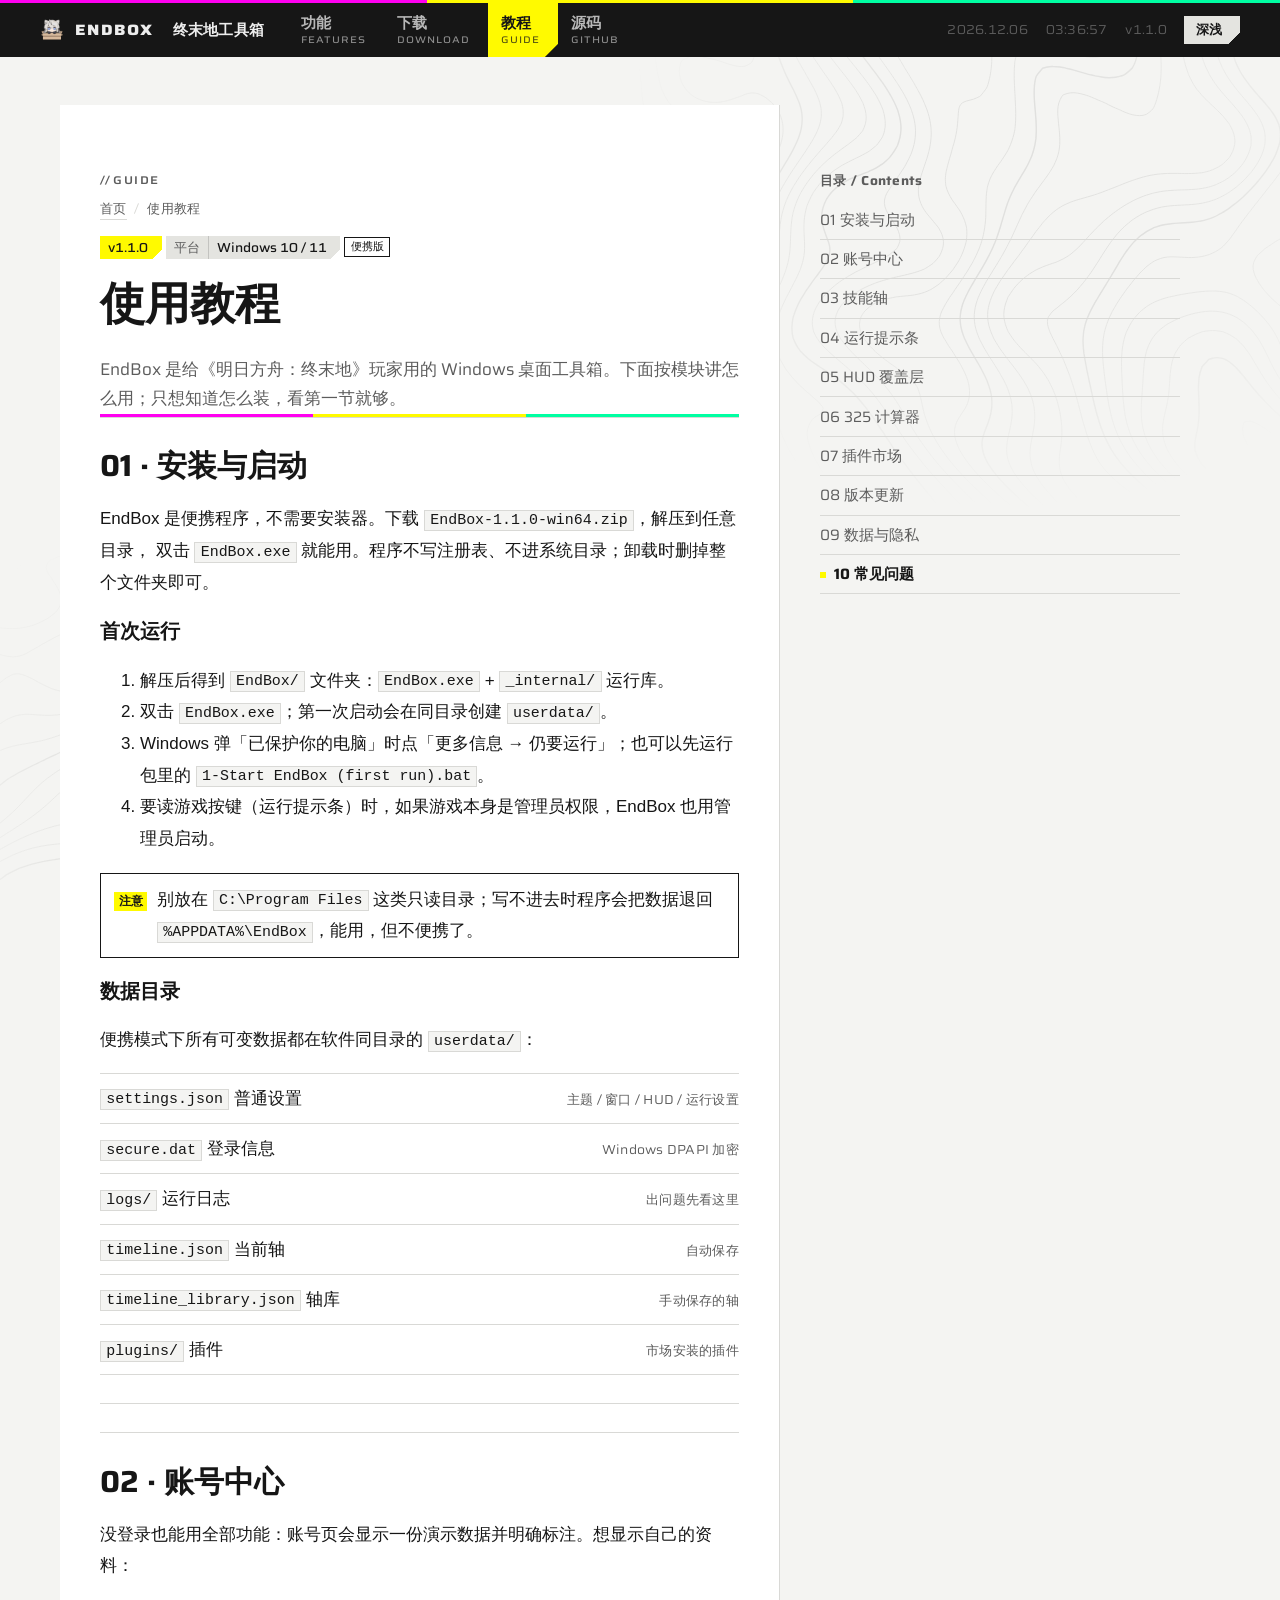
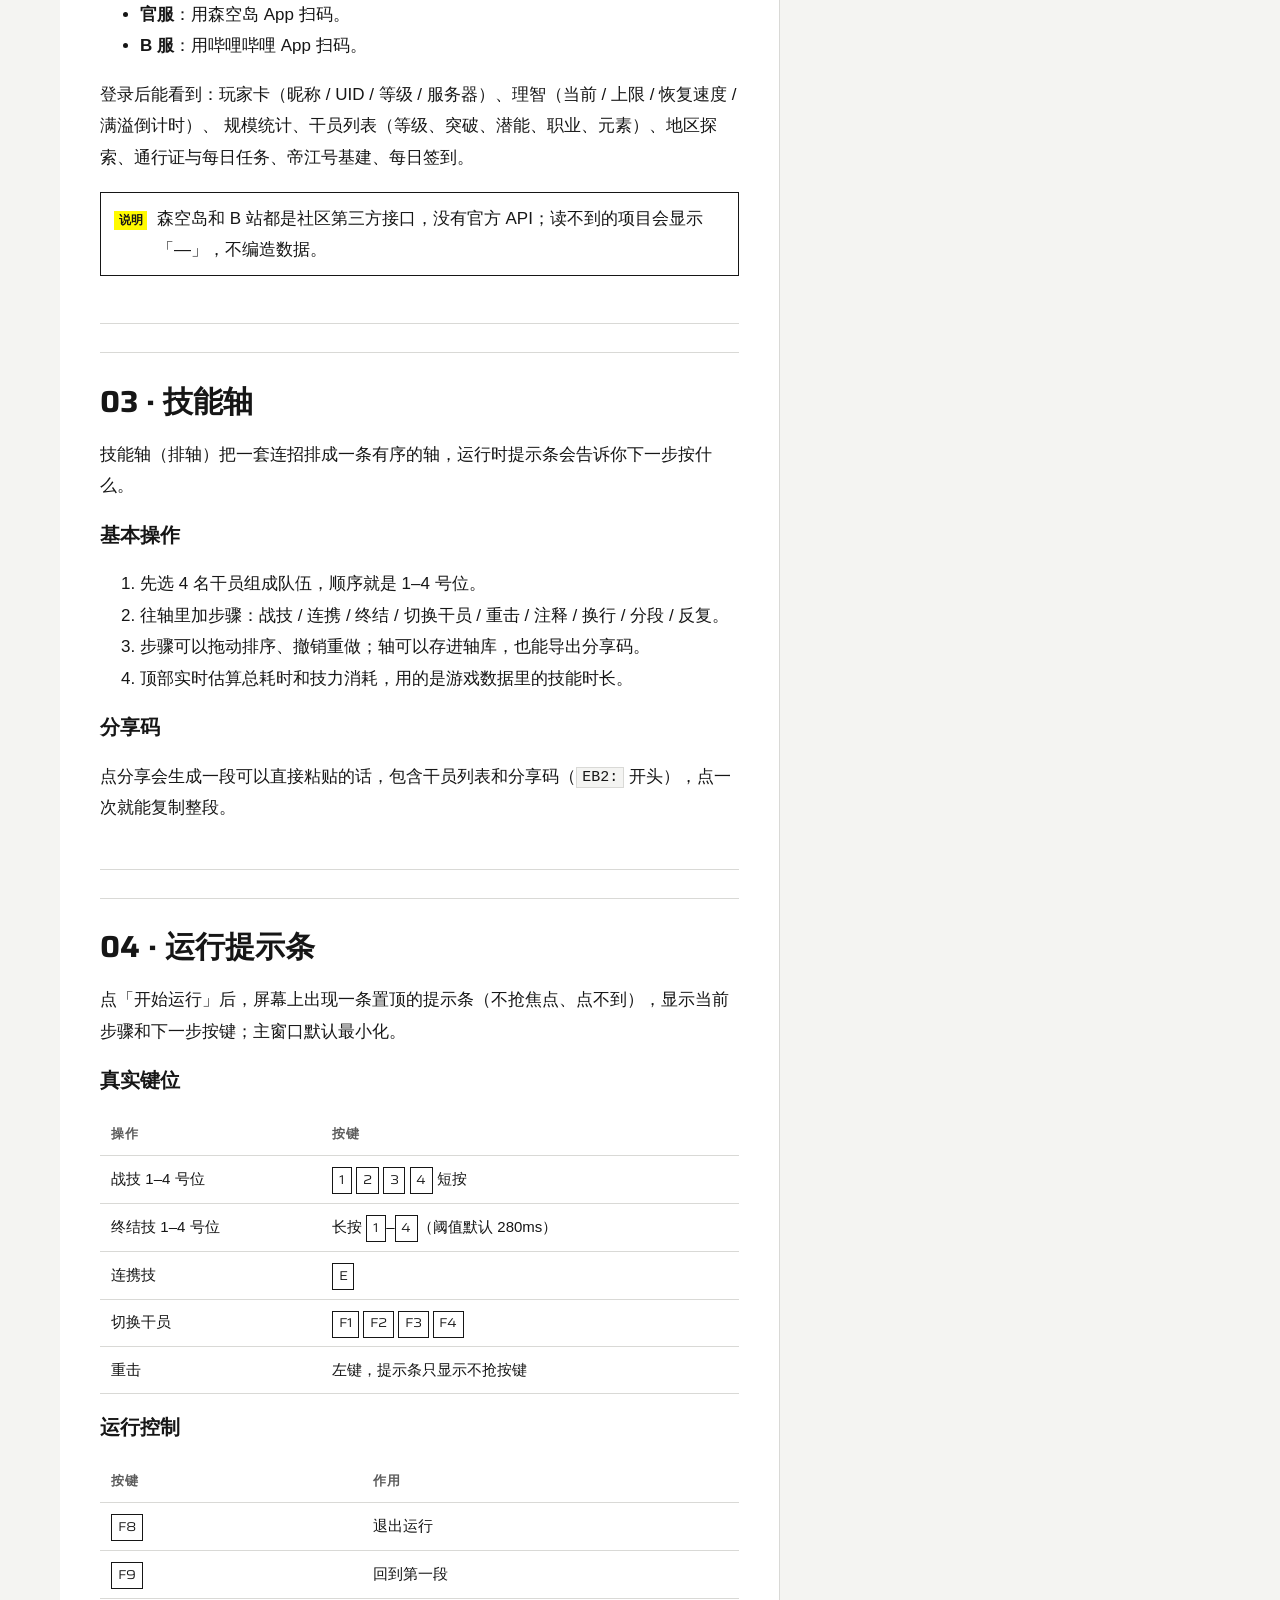
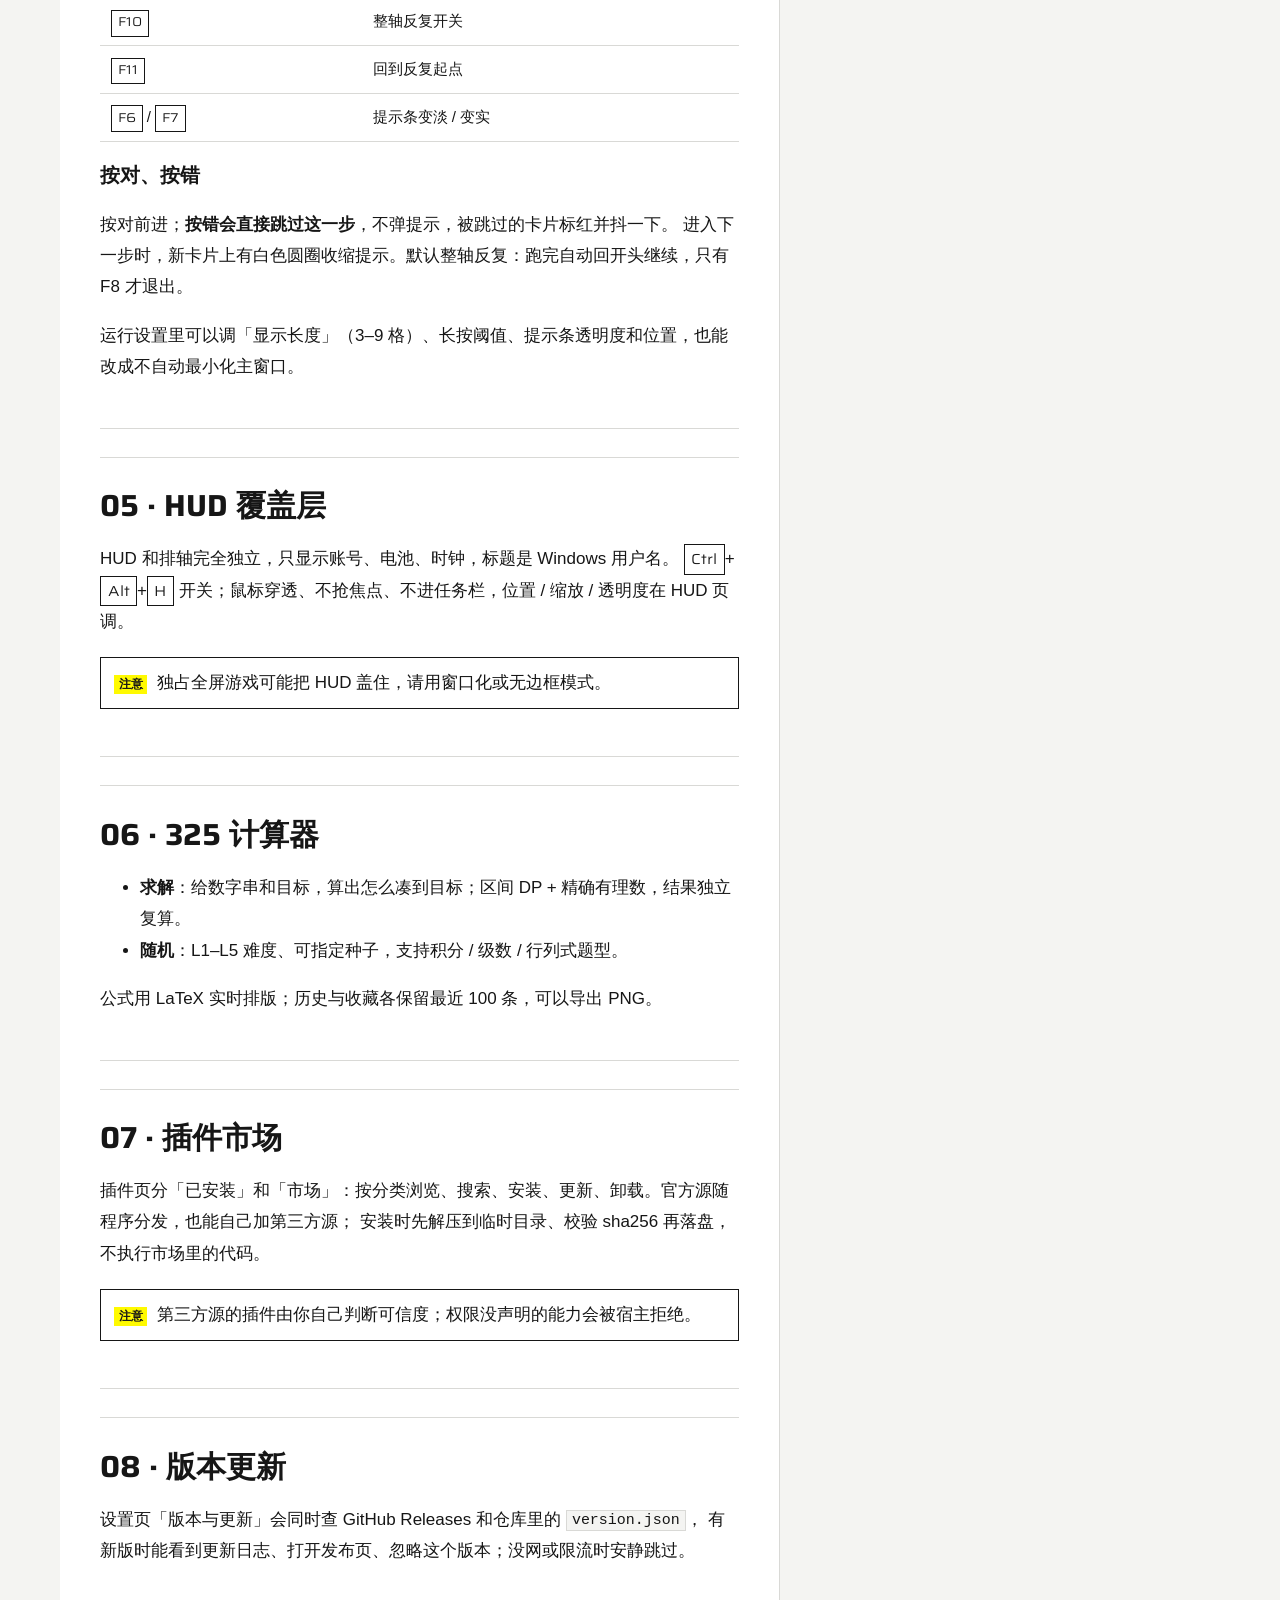
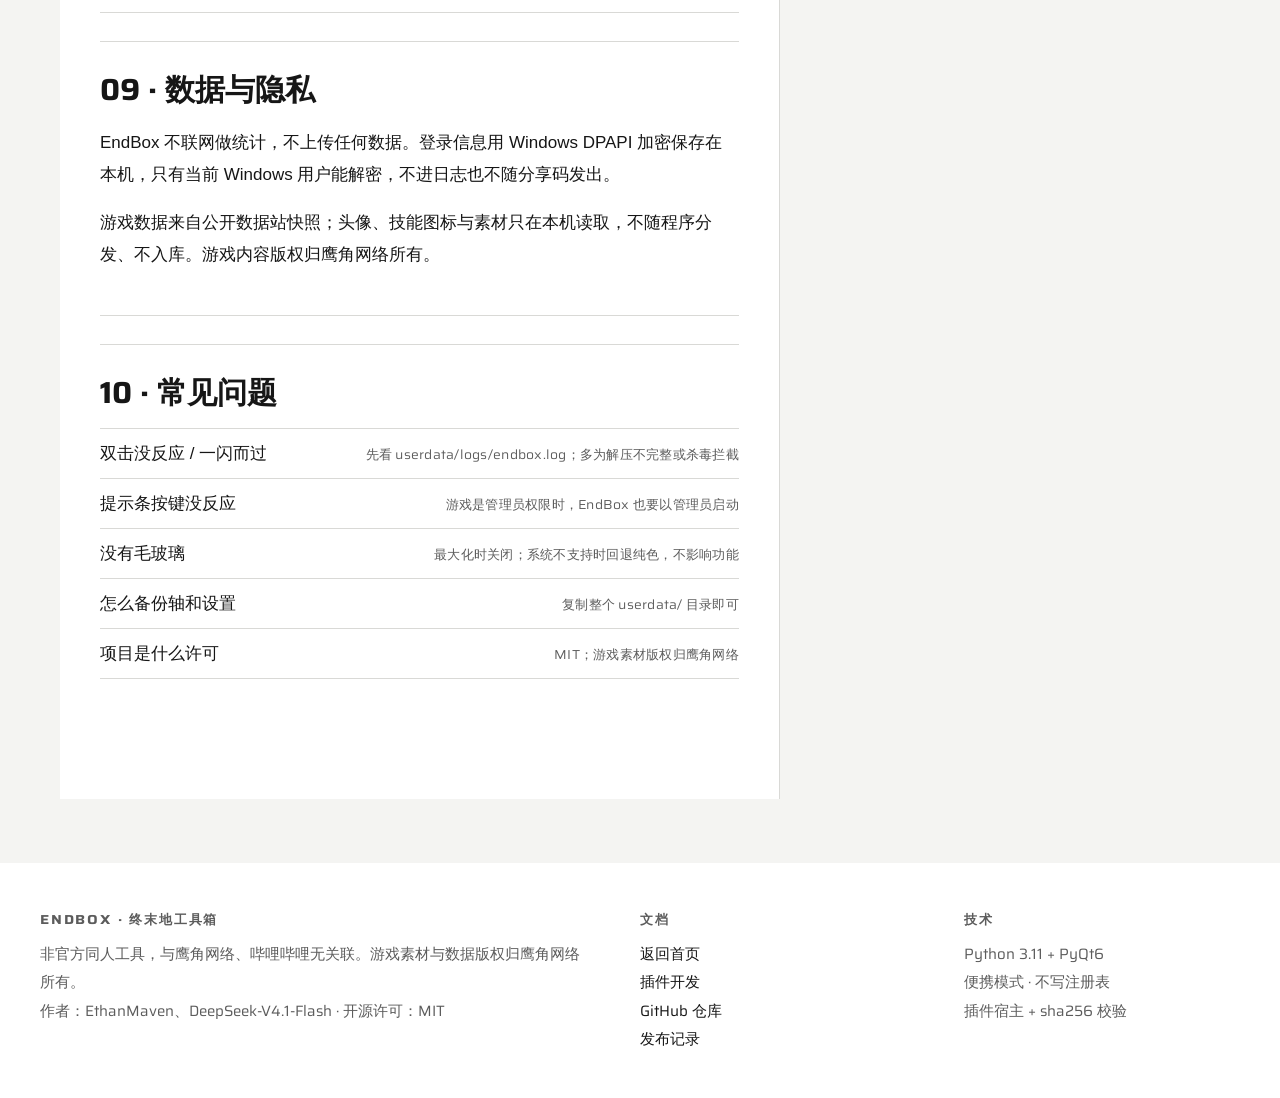
==== commit c69246f9: "新增插件开发教程页，导航加插件开发入口" ====
--- a/guide.html
+++ b/guide.html
@@ -244,6 +244,7 @@
         <h2>文档</h2>
         <ul>
           <li><a href="index.html">返回首页</a></li>
+          <li><a href="plugins.html">插件开发</a></li>
           <li><a href="https://github.com/comreade-123/EndBox" rel="noopener">GitHub 仓库</a></li>
           <li><a href="https://github.com/comreade-123/EndBox/releases" rel="noopener">发布记录</a></li>
         </ul>
--- a/assets/site.css
+++ b/assets/site.css
@@ -1106,3 +1106,29 @@
     grid-column: 1 / -1;
   }
 }
+
+
+/* 插件开发页的代码块 */
+.guide .ef-prose pre {
+  margin: 1rem 0;
+  padding: 0.9rem 1rem;
+  background: #161616;
+  color: #ededed;
+  border-left: 3px solid var(--ef-signal);
+  overflow-x: auto;
+  font-family: var(--ef-font-mono);
+  font-size: 0.8rem;
+  line-height: 1.7;
+}
+
+.guide .ef-prose pre code {
+  background: none;
+  padding: 0;
+  color: inherit;
+  white-space: pre;
+}
+
+.guide .ef-prose code {
+  font-family: var(--ef-font-mono);
+  font-size: 0.88em;
+}
